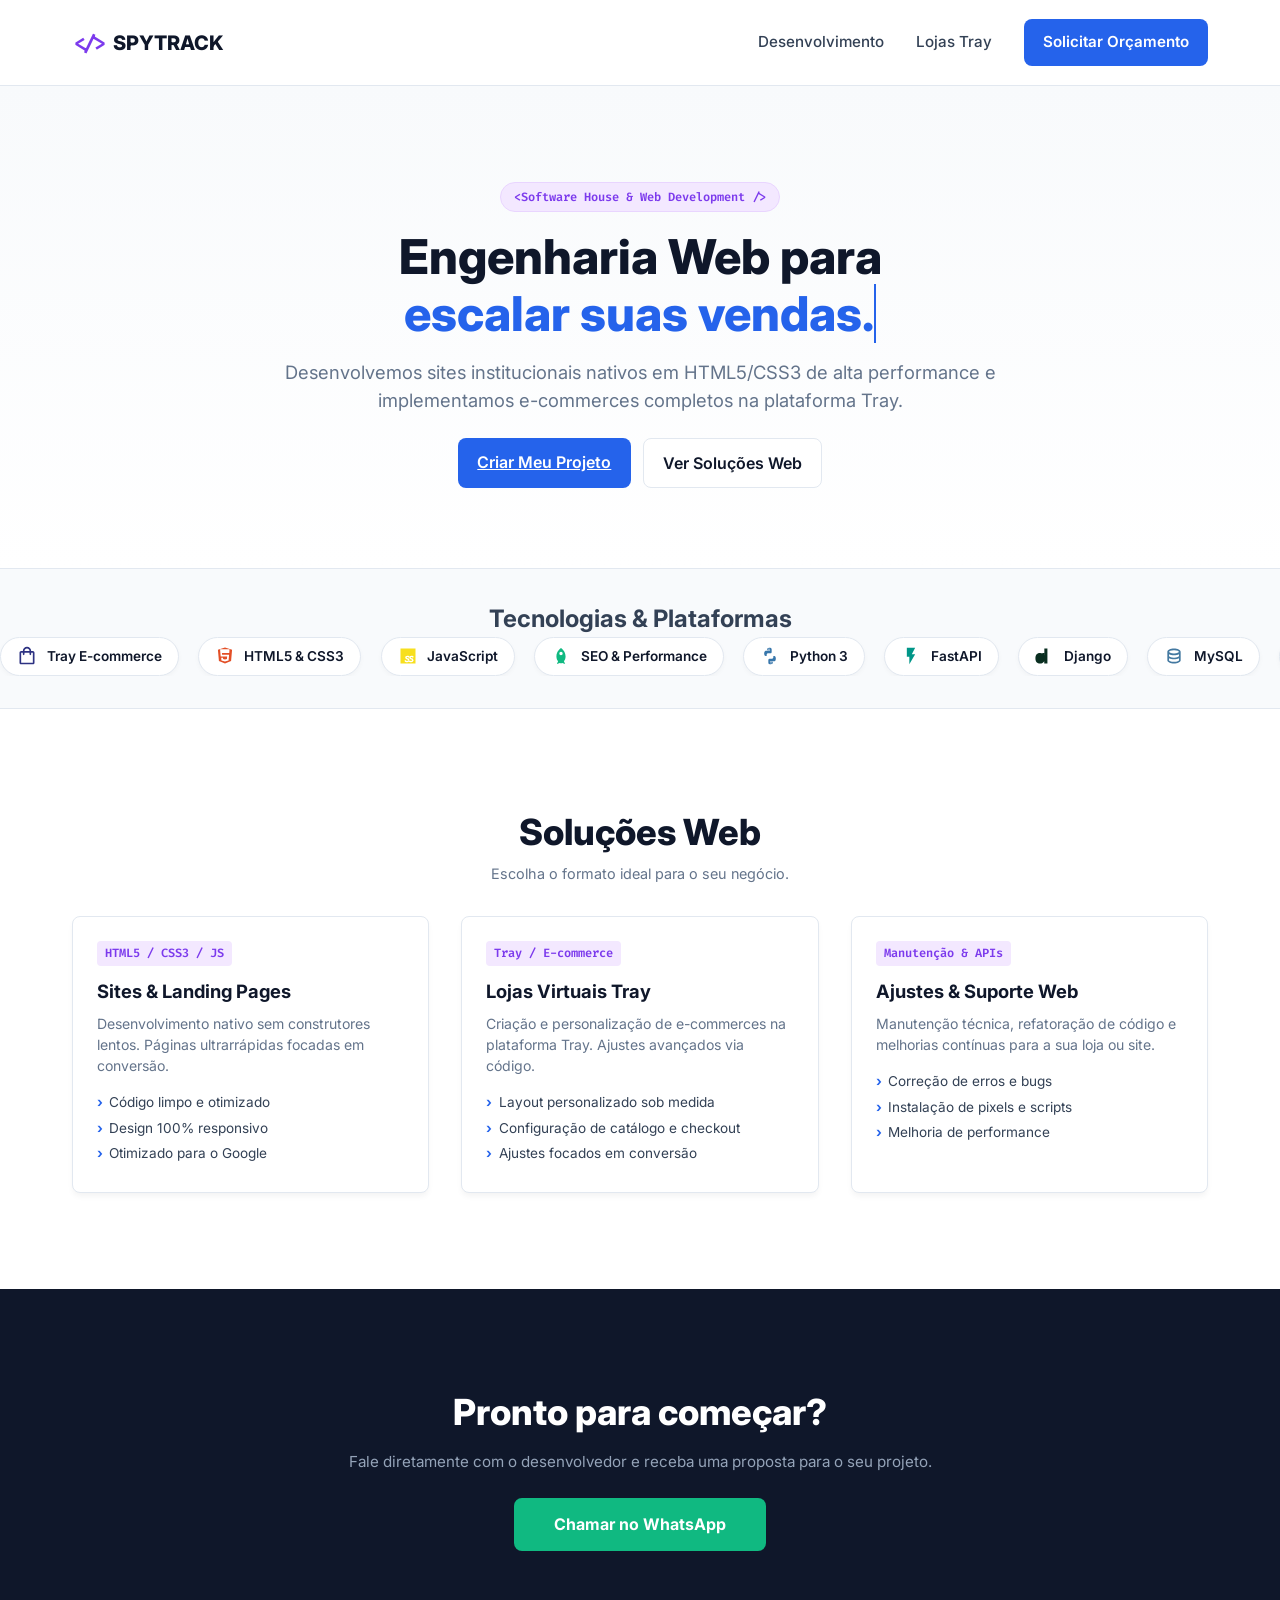
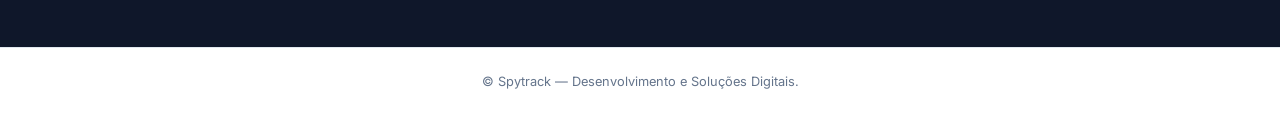
==== index.html @ e0a34770 "minor" ====
<!DOCTYPE html>
<html lang="pt-BR">
<head>
  <!-- META TAGS BÁSICAS -->
  <meta charset="UTF-8">
  <meta name="viewport" content="width=device-width, initial-scale=1.0">
  <title>Spytrack | Desenvolvimento Web & Lojas Tray Otimizadas</title>
  <meta name="description" content="Criação de sites nativos de alta performance em HTML5/CSS3 e desenvolvimento de lojas virtuais personalizadas na plataforma Tray. Solicite seu orçamento!">
  <meta name="keywords" content="Spytrack, desenvolvimento web, e-commerce Tray, loja virtual Tray, sites responsivos, HTML5, CSS3, JavaScript, otimização de performance">
  <meta name="robots" content="index, follow">
  <meta name="author" content="Spytrack">
  <link rel="canonical" href="https://www.spytrack.com.br/">

  <!-- OPEN GRAPH (FACEBOOK, LINKEDIN, WHATSAPP) -->
  <meta property="og:type" content="website">
  <meta property="og:url" content="https://www.spytrack.com.br/">
  <meta property="og:title" content="Spytrack | Desenvolvimento Web & Lojas Tray">
  <meta property="og:description" content="Engenharia web de alta performance e implementação de e-commerces completos na plataforma Tray.">
  <meta property="og:image" content="https://www.spytrack.com.br/assets/og-image.jpg">
  <meta property="og:locale" content="pt_BR">
  <meta property="og:site_name" content="Spytrack">

  <!-- TWITTER CARDS -->
  <meta name="twitter:card" content="summary_large_image">
  <meta name="twitter:url" content="https://www.spytrack.com.br/">
  <meta name="twitter:title" content="Spytrack | Desenvolvimento Web & Lojas Tray">
  <meta name="twitter:description" content="Engenharia web de alta performance e implementação de e-commerces completos na plataforma Tray.">
  <meta name="twitter:image" content="https://www.spytrack.com.br/assets/og-image.jpg">

  <!-- FAVICON -->
  <link rel="icon" type="image/svg+xml" href="favicon.svg">

  <!-- PRECONNECT & FONTS -->
  <link rel="preconnect" href="https://fonts.googleapis.com">
  <link rel="preconnect" href="https://fonts.gstatic.com" crossorigin>
  <link href="https://fonts.googleapis.com/css2?family=Fira+Code:wght@400;600&family=Inter:wght@400;500;600;700;800&display=swap" rel="stylesheet">
  <link rel="stylesheet" href="style.css">

  <!-- DADOS ESTRUTURADOS (SCHEMA.ORG / JSON-LD) -->
  <script type="application/ld+json">
  {
    "@context": "https://schema.org",
    "@type": "ProfessionalService",
    "name": "Spytrack",
    "url": "https://www.spytrack.top",
    "logo": "https://www.spytrack.top/assets/logo.png",
    "description": "Desenvolvimento de sites profissionais de alta performance e personalização de lojas e-commerce na plataforma Tray.",
    "sameAs": [],
    "areaServed": "BR",
    "offers": [
      {
        "@type": "Offer",
        "itemOffered": {
          "@type": "Service",
          "name": "Desenvolvimento de Sites e Landing Pages"
        }
      },
      {
        "@type": "Offer",
        "itemOffered": {
          "@type": "Service",
          "name": "Criação e Ajustes de Lojas Virtuais Tray"
        }
      }
    ]
  }
  </script>
</head>
<body>

  <!-- HEADER -->
  <header id="header">
    <nav class="nav-container" aria-label="Navegação principal">
      <a href="#" class="logo" aria-label="Spytrack - Ir para a página inicial"><span class="code-tag" aria-hidden="true">&lt;/&gt;</span> SPYTRACK</a>
      <button class="menu-toggle" id="menuToggle" aria-label="Abrir menu de navegação" aria-expanded="false" aria-controls="navLinks">☰</button>
      
      <ul class="nav-links" id="navLinks">
        <li><a href="#servicos" class="nav-item">Desenvolvimento</a></li>
        <li><a href="#plataformas" class="nav-item">Lojas Tray</a></li>
        <li><a href="./formulario.html" class="btn-primary nav-item">Solicitar Orçamento</a></li>
      </ul>
    </nav>
  </header>

  <main>
    <!-- HERO -->
    <section class="hero" aria-labelledby="hero-heading">
      <div class="hero-container reveal">
        <span class="badge">&lt;Software House &amp; Web Development /&gt;</span>
        <h1 id="hero-heading">Engenharia Web para <br><span id="typewriter" class="typing-text"></span></h1>
        <p>Desenvolvemos sites institucionais nativos em HTML5/CSS3 de alta performance e implementamos e-commerces completos na plataforma Tray.</p>
        <div class="hero-actions">
          <a href="./formulario.html" class="btn-primary">Criar Meu Projeto</a>
          <a href="#servicos" class="btn-secondary">Ver Soluções Web</a>
        </div>
      </div>
    </section>

    <!-- CARROSSEL CONTINUO (TICKER) COM ÍCONES COLORIDOS -->
    <section class="tech-stack" aria-label="Tecnologias e Plataformas Utilizadas">
      <h2>Tecnologias &amp; Plataformas</h2>
      <div class="ticker-container">
        <div class="ticker-track">
          
          <!-- PRIMEIRO BLOCO DE TAGS -->
          <span class="tech-pill tray">
            <svg viewBox="0 0 24 24" fill="#2D3282" role="img" aria-label="Ícone Tray E-commerce"><path d="M19 6h-2c0-2.76-2.24-5-5-5S7 3.24 7 6H5c-1.1 0-2 .9-2 2v12c0 1.1.9 2 2 2h14c1.1 0 2-.9 2-2V8c0-1.1-.9-2-2-2zm-7-3c1.66 0 3 1.34 3 3H9c0-1.66 1.34-3 3-3zm7 17H5V8h2v2c0 .55.45 1 1 1s1-.45 1-1V8h6v2c0 .55.45 1 1 1s1-.45 1-1V8h2v12z"/></svg>
            Tray E-commerce
          </span>

          <span class="tech-pill html-css">
            <svg viewBox="0 0 24 24" fill="#E34F26" role="img" aria-label="Ícone HTML5 e CSS3"><path d="M12 1.75L3.5 4.5l1.2 13.5L12 21l7.3-3 1.2-13.5L12 1.75zm5.1 6.5h-8.8l.2 2.2h8.4l-.6 6.8-4.3 1.3-4.3-1.3-.3-3.1h2.2l.1 1.4 2.3.7 2.3-.7.3-3H6.8L6.1 4h11.3l-.3 4.25z"/></svg>
            HTML5 &amp; CSS3
          </span>

          <span class="tech-pill js">
            <svg viewBox="0 0 24 24" fill="#F7DF1E" role="img" aria-label="Ícone JavaScript"><path d="M3 3h18v18H3V3zm10.5 13.5c0-.8-.5-1.3-1.5-1.7l-.6-.2c-.6-.2-.9-.4-.9-.8 0-.4.3-.6.9-.6.7 0 1.2.3 1.5.8l1.3-.9c-.6-.9-1.5-1.4-2.8-1.4-1.7 0-2.7.9-2.7 2.2 0 1 .6 1.6 1.8 2.1l.6.2c.7.3.9.5.9.9 0 .5-.4.8-1.1.8-.9 0-1.5-.5-1.9-1.2l-1.3.9c.6 1.2 1.8 1.8 3.2 1.8 1.9.1 3-.9 3-2.5zm4.8 0c0-.8-.5-1.3-1.5-1.7l-.6-.2c-.6-.2-.9-.4-.9-.8 0-.4.3-.6.9-.6.7 0 1.2.3 1.5.8l1.3-.9c-.6-.9-1.5-1.4-2.8-1.4-1.7 0-2.7.9-2.7 2.2 0 1 .6 1.6 1.8 2.1l.6.2c.7.3.9.5.9.9 0 .5-.4.8-1.1.8-.9 0-1.5-.5-1.9-1.2l-1.3.9c.6 1.2 1.8 1.8 3.2 1.8 1.9.1 3-.9 3-2.5z"/></svg>
            JavaScript
          </span>

          <span class="tech-pill seo">
            <svg viewBox="0 0 24 24" fill="#10B981" role="img" aria-label="Ícone SEO"><path d="M12 2.5s-5.5 3.5-5.5 10c0 2.25.75 4.25 2 5.75L7 21.5l3.5-1c.5.15 1 .25 1.5.25s1-.1 1.5-.25l3.5 1-1.5-3.25c1.25-1.5 2-3.5 2-5.75 0-6.5-5.5-10-5.5-10zm0 8.5c-1.1 0-2-.9-2-2s.9-2 2-2 2 .9 2 2-.9 2-2 2z"/></svg>
            SEO &amp; Performance
          </span>

          <span class="tech-pill python">
            <svg viewBox="0 0 24 24" fill="#3776AB" role="img" aria-label="Ícone Python"><path d="M12 2c-3.5 0-3.3 1.5-3.3 1.5v1.6h3.4v.5H7.2S5 5.4 5 8.8s1.9 3.3 1.9 3.3h1.1v-1.6c0-1.8 1.6-1.8 1.6-1.8h2.8c1.6 0 1.6-1.6 1.6-1.6V4.1S14.2 2 12 2zm-1.2 1.1c.4 0 .7.3.7.7s-.3.7-.7.7-.7-.3-.7-.7.3-.7.7-.7zM12 22c3.5 0 3.3-1.5 3.3-1.5v-1.6h-3.4v-.5h4.9s2.2.2 2.2-3.2-1.9-3.3-1.9-3.3h-1.1v1.6c0 1.8-1.6 1.8-1.6 1.8h-2.8c-1.6 0-1.6 1.6-1.6 1.6v2.8s-.2 2.1 2 2.1zm1.2-1.1c-.4 0-.7-.3-.7-.7s.3-.7.7-.7.7.3.7.7-.3.7-.7.7z"/></svg>
            Python 3
          </span>

          <span class="tech-pill fastapi">
            <svg viewBox="0 0 24 24" fill="#009688" role="img" aria-label="Ícone FastAPI"><path d="M7 2v11h3v9l7-12h-4l4-8z"/></svg>
            FastAPI
          </span>

          <span class="tech-pill django">
            <svg viewBox="0 0 24 24" fill="#092E20" role="img" aria-label="Ícone Django"><path d="M11.1 3v12.2c-1.2.1-2.1-.2-2.7-.8-.6-.6-.9-1.5-.9-2.7 0-1.2.3-2.1.9-2.7.6-.6 1.5-.9 2.7-.9V3zm3.8 0v18h-3.8v-2.8c-.6.9-1.3 1.6-2.1 2.1-.8.5-1.8.8-2.9.8-1.8 0-3.2-.6-4.2-1.7C1 18.3.5 16.7.5 14.7c0-2 .5-3.6 1.5-4.7 1-1.1 2.4-1.7 4.2-1.7 1.1 0 2.1.3 2.9.8.8.5 1.5 1.2 2.1 2.1V3h3.8z"/></svg>
            Django
          </span>

          <span class="tech-pill mysql">
            <svg viewBox="0 0 24 24" fill="#4479A1" role="img" aria-label="Ícone MySQL"><path d="M12 3C7.58 3 4 4.79 4 7v10c0 2.21 3.58 4 8 4s8-1.79 8-4V7c0-2.21-3.58-4-8-4zm0 2c3.87 0 6 1.3 6 2s-2.13 2-6 2-6-1.3-6-2 2.13-2 6-2zm0 14c-3.87 0-6-1.3-6-2v-2.21c1.54.8 3.67 1.21 6 1.21s4.46-.41 6-1.21V17c0 .7-2.13 2-6 2zm0-5c-3.87 0-6-1.3-6-2v-2.21c1.54.8 3.67 1.21 6 1.21s4.46-.41 6-1.21V12c0 .7-2.13 2-6 2z"/></svg>
            MySQL
          </span>

          <span class="tech-pill postgres">
            <svg viewBox="0 0 24 24" fill="#4169E1" role="img" aria-label="Ícone PostgreSQL"><path d="M12 2C6.48 2 2 6.48 2 12s4.48 10 10 10 10-4.48 10-10S17.52 2 12 2zm1 15h-2v-6h2v6zm0-8h-2V7h2v2z"/></svg>
            PostgreSQL
          </span>

          <!-- SEGUNDO BLOCO DUPLICADO PARA O EFEITO INFINITO -->
          <span class="tech-pill tray" aria-hidden="true">
            <svg viewBox="0 0 24 24" fill="#2D3282"><path d="M19 6h-2c0-2.76-2.24-5-5-5S7 3.24 7 6H5c-1.1 0-2 .9-2 2v12c0 1.1.9 2 2 2h14c1.1 0 2-.9 2-2V8c0-1.1-.9-2-2-2zm-7-3c1.66 0 3 1.34 3 3H9c0-1.66 1.34-3 3-3zm7 17H5V8h2v2c0 .55.45 1 1 1s1-.45 1-1V8h6v2c0 .55.45 1 1 1s1-.45 1-1V8h2v12z"/></svg>
            Tray E-commerce
          </span>

          <span class="tech-pill html-css" aria-hidden="true">
            <svg viewBox="0 0 24 24" fill="#E34F26"><path d="M12 1.75L3.5 4.5l1.2 13.5L12 21l7.3-3 1.2-13.5L12 1.75zm5.1 6.5h-8.8l.2 2.2h8.4l-.6 6.8-4.3 1.3-4.3-1.3-.3-3.1h2.2l.1 1.4 2.3.7 2.3-.7.3-3H6.8L6.1 4h11.3l-.3 4.25z"/></svg>
            HTML5 &amp; CSS3
          </span>

          <span class="tech-pill js" aria-hidden="true">
            <svg viewBox="0 0 24 24" fill="#F7DF1E"><path d="M3 3h18v18H3V3zm10.5 13.5c0-.8-.5-1.3-1.5-1.7l-.6-.2c-.6-.2-.9-.4-.9-.8 0-.4.3-.6.9-.6.7 0 1.2.3 1.5.8l1.3-.9c-.6-.9-1.5-1.4-2.8-1.4-1.7 0-2.7.9-2.7 2.2 0 1 .6 1.6 1.8 2.1l.6.2c.7.3.9.5.9.9 0 .5-.4.8-1.1.8-.9 0-1.5-.5-1.9-1.2l-1.3.9c.6 1.2 1.8 1.8 3.2 1.8 1.9.1 3-.9 3-2.5zm4.8 0c0-.8-.5-1.3-1.5-1.7l-.6-.2c-.6-.2-.9-.4-.9-.8 0-.4.3-.6.9-.6.7 0 1.2.3 1.5.8l1.3-.9c-.6-.9-1.5-1.4-2.8-1.4-1.7 0-2.7.9-2.7 2.2 0 1 .6 1.6 1.8 2.1l.6.2c.7.3.9.5.9.9 0 .5-.4.8-1.1.8-.9 0-1.5-.5-1.9-1.2l-1.3.9c.6 1.2 1.8 1.8 3.2 1.8 1.9.1 3-.9 3-2.5z"/></svg>
            JavaScript
          </span>

          <span class="tech-pill seo" aria-hidden="true">
            <svg viewBox="0 0 24 24" fill="#10B981"><path d="M12 2.5s-5.5 3.5-5.5 10c0 2.25.75 4.25 2 5.75L7 21.5l3.5-1c.5.15 1 .25 1.5.25s1-.1 1.5-.25l3.5 1-1.5-3.25c1.25-1.5 2-3.5 2-5.75 0-6.5-5.5-10-5.5-10zm0 8.5c-1.1 0-2-.9-2-2s.9-2 2-2 2 .9 2 2-.9 2-2 2z"/></svg>
            SEO &amp; Performance
          </span>

          <span class="tech-pill python" aria-hidden="true">
            <svg viewBox="0 0 24 24" fill="#3776AB"><path d="M12 2c-3.5 0-3.3 1.5-3.3 1.5v1.6h3.4v.5H7.2S5 5.4 5 8.8s1.9 3.3 1.9 3.3h1.1v-1.6c0-1.8 1.6-1.8 1.6-1.8h2.8c1.6 0 1.6-1.6 1.6-1.6V4.1S14.2 2 12 2zm-1.2 1.1c.4 0 .7.3.7.7s-.3.7-.7.7-.7-.3-.7-.7.3-.7.7-.7zM12 22c3.5 0 3.3-1.5 3.3-1.5v-1.6h-3.4v-.5h4.9s2.2.2 2.2-3.2-1.9-3.3-1.9-3.3h-1.1v1.6c0 1.8-1.6 1.8-1.6 1.8h-2.8c-1.6 0-1.6 1.6-1.6 1.6v2.8s-.2 2.1 2 2.1zm1.2-1.1c-.4 0-.7-.3-.7-.7s.3-.7.7-.7.7.3.7.7-.3.7-.7.7z"/></svg>
            Python 3
          </span>

          <span class="tech-pill fastapi" aria-hidden="true">
            <svg viewBox="0 0 24 24" fill="#009688"><path d="M7 2v11h3v9l7-12h-4l4-8z"/></svg>
            FastAPI
          </span>

          <span class="tech-pill django" aria-hidden="true">
            <svg viewBox="0 0 24 24" fill="#092E20"><path d="M11.1 3v12.2c-1.2.1-2.1-.2-2.7-.8-.6-.6-.9-1.5-.9-2.7 0-1.2.3-2.1.9-2.7.6-.6 1.5-.9 2.7-.9V3zm3.8 0v18h-3.8v-2.8c-.6.9-1.3 1.6-2.1 2.1-.8.5-1.8.8-2.9.8-1.8 0-3.2-.6-4.2-1.7C1 18.3.5 16.7.5 14.7c0-2 .5-3.6 1.5-4.7 1-1.1 2.4-1.7 4.2-1.7 1.1 0 2.1.3 2.9.8.8.5 1.5 1.2 2.1 2.1V3h3.8z"/></svg>
            Django
          </span>

          <span class="tech-pill mysql" aria-hidden="true">
            <svg viewBox="0 0 24 24" fill="#4479A1"><path d="M12 3C7.58 3 4 4.79 4 7v10c0 2.21 3.58 4 8 4s8-1.79 8-4V7c0-2.21-3.58-4-8-4zm0 2c3.87 0 6 1.3 6 2s-2.13 2-6 2-6-1.3-6-2 2.13-2 6-2zm0 14c-3.87 0-6-1.3-6-2v-2.21c1.54.8 3.67 1.21 6 1.21s4.46-.41 6-1.21V17c0 .7-2.13 2-6 2zm0-5c-3.87 0-6-1.3-6-2v-2.21c1.54.8 3.67 1.21 6 1.21s4.46-.41 6-1.21V12c0 .7-2.13 2-6 2z"/></svg>
            MySQL
          </span>

          <span class="tech-pill postgres" aria-hidden="true">
            <svg viewBox="0 0 24 24" fill="#4169E1"><path d="M12 2C6.48 2 2 6.48 2 12s4.48 10 10 10 10-4.48 10-10S17.52 2 12 2zm1 15h-2v-6h2v6zm0-8h-2V7h2v2z"/></svg>
            PostgreSQL
          </span>

        </div>
      </div>
    </section>

    <!-- SERVIÇOS -->
    <section class="services" id="servicos" aria-labelledby="services-heading">
      <div class="section-title reveal">
        <h2 id="services-heading">Soluções Web</h2>
        <p>Escolha o formato ideal para o seu negócio.</p>
      </div>

      <div class="grid-cards">
        <article class="card reveal">
          <div class="card-tag">HTML5 / CSS3 / JS</div>
          <h3>Sites &amp; Landing Pages</h3>
          <p>Desenvolvimento nativo sem construtores lentos. Páginas ultrarrápidas focadas em conversão.</p>
          <ul class="card-list">
            <li>Código limpo e otimizado</li>
            <li>Design 100% responsivo</li>
            <li>Otimizado para o Google</li>
          </ul>
        </article>

        <article class="card reveal" id="plataformas">
          <div class="card-tag">Tray / E-commerce</div>
          <h3>Lojas Virtuais Tray</h3>
          <p>Criação e personalização de e-commerces na plataforma Tray. Ajustes avançados via código.</p>
          <ul class="card-list">
            <li>Layout personalizado sob medida</li>
            <li>Configuração de catálogo e checkout</li>
            <li>Ajustes focados em conversão</li>
          </ul>
        </article>

        <article class="card reveal">
          <div class="card-tag">Manutenção &amp; APIs</div>
          <h3>Ajustes &amp; Suporte Web</h3>
          <p>Manutenção técnica, refatoração de código e melhorias contínuas para a sua loja ou site.</p>
          <ul class="card-list">
            <li>Correção de erros e bugs</li>
            <li>Instalação de pixels e scripts</li>
            <li>Melhoria de performance</li>
          </ul>
        </article>
      </div>
    </section>

    <!-- CTA FINAL -->
    <section class="cta-section" id="orcamento" aria-labelledby="cta-heading">
      <div class="cta-container reveal">
        <h2 id="cta-heading">Pronto para começar?</h2>
        <p>Fale diretamente com o desenvolvedor e receba uma proposta para o seu projeto.</p>
        <a href="https://wa.me/+5516992603053" class="btn-green" target="_blank" rel="noopener noreferrer">Chamar no WhatsApp</a>
      </div>
    </section>
  </main>

  <footer>
    <p>© Spytrack — Desenvolvimento e Soluções Digitais.</p>
  </footer>

  <script src="script.js" defer></script>
</body>
</html>
---- style.css ----
:root {
  --primary: #0F172A;
  --accent: #2563EB;
  --accent-hover: #1D4ED8;
  --cta-green: #10B981;
  --code-purple: #7C3AED;
  --text-main: #334155;
  --text-muted: #64748B;
  --bg-light: #F8FAFC;
  --bg-white: #FFFFFF;
  --border: #E2E8F0;
  --radius: 8px;
  --shadow: 0 4px 6px -1px rgba(0, 0, 0, 0.05);
}

* {
  box-sizing: border-box;
  margin: 0;
  padding: 0;
  font-family: 'Inter', sans-serif;
}

html {
  scroll-behavior: smooth;
}

body {
  background-color: var(--bg-white);
  color: var(--text-main);
  line-height: 1.5;
  overflow-x: hidden;
}

header {
  background: rgba(255, 255, 255, 0.95);
  backdrop-filter: blur(8px);
  border-bottom: 1px solid var(--border);
  position: sticky;
  top: 0;
  z-index: 100;
  transition: box-shadow 0.3s ease;
}

header.scrolled {
  box-shadow: 0 4px 20px rgba(0, 0, 0, 0.08);
}

.nav-container {
  padding: 1rem;
  display: flex;
  justify-content: space-between;
  align-items: center;
  max-width: 1200px;
  margin: 0 auto;
}

.logo {
  font-size: 1.25rem;
  font-weight: 800;
  color: var(--primary);
  text-decoration: none;
  display: flex;
  align-items: center;
  gap: 0.3rem;
}

.logo span.code-tag {
  color: var(--code-purple);
  font-family: 'Fira Code', monospace;
}

.menu-toggle {
  background: none;
  border: none;
  font-size: 1.5rem;
  cursor: pointer;
  color: var(--primary);
}

.nav-links {
  display: none;
  flex-direction: column;
  gap: 1rem;
  width: 100%;
  padding: 1rem;
  background: var(--bg-white);
  border-bottom: 1px solid var(--border);
  list-style: none;
}

.nav-links.active {
  display: flex;
  animation: fadeIn 0.3s ease forwards;
}

.nav-links a {
  text-decoration: none;
  color: var(--text-main);
  font-weight: 500;
  font-size: 0.95rem;
  display: block;
  transition: color 0.2s ease;
}

.nav-links a:hover {
  color: var(--accent);
}

.btn-primary {
  background-color: var(--accent);
  color: #FFF !important;
  padding: 0.75rem 1.2rem;
  border-radius: var(--radius);
  font-weight: 600 !important;
  text-align: center;
  transition: background-color 0.2s ease, transform 0.2s ease;
}

.btn-primary:hover {
  background-color: var(--accent-hover);
  transform: translateY(-2px);
}

.hero {
  padding: 3rem 1rem 2.5rem;
  background: linear-gradient(180deg, #F8FAFC 0%, #FFFFFF 100%);
  text-align: center;
}

.hero-container {
  max-width: 800px;
  margin: 0 auto;
}

.badge {
  display: inline-block;
  background-color: #F3E8FF;
  color: var(--code-purple);
  padding: 0.3rem 0.8rem;
  border-radius: 50px;
  font-size: 0.75rem;
  font-weight: 600;
  margin-bottom: 1rem;
  border: 1px solid #E9D5FF;
  font-family: 'Fira Code', monospace;
}

.hero h1 {
  font-size: 1.85rem;
  font-weight: 800;
  color: var(--primary);
  line-height: 1.2;
  margin-bottom: 1rem;
}

.hero h1 span {
  color: var(--accent);
}

.typing-text {
  border-right: 2px solid var(--accent);
  white-space: nowrap;
  animation: blink 0.75s step-end infinite;
}

.hero p {
  font-size: 0.95rem;
  color: var(--text-muted);
  margin-bottom: 1.5rem;
}

.hero-actions {
  display: flex;
  flex-direction: column;
  gap: 0.75rem;
}

.btn-secondary {
  background-color: #FFF;
  color: var(--primary);
  border: 1px solid var(--border);
  padding: 0.75rem 1.2rem;
  border-radius: var(--radius);
  font-weight: 600;
  text-decoration: none;
  text-align: center;
  transition: background-color 0.2s ease, transform 0.2s ease;
}

.btn-secondary:hover {
  background-color: var(--bg-light);
  transform: translateY(-2px);
}

/* CARROSSEL INFINITO */
.tech-stack {
  padding: 2rem 0;
  background: var(--bg-light);
  border-top: 1px solid var(--border);
  border-bottom: 1px solid var(--border);
  text-align: center;
  overflow: hidden;
}

.tech-stack p {
  font-size: 0.75rem;
  font-weight: 700;
  color: var(--text-muted);
  text-transform: uppercase;
  letter-spacing: 0.5px;
  margin-bottom: 1.2rem;
}

.ticker-container {
  width: 100%;
  overflow: hidden;
  white-space: nowrap;
  position: relative;
}

.ticker-track {
  display: inline-flex;
  gap: 1.2rem;
  animation: scroll 25s linear infinite;
}

.ticker-container:hover .ticker-track {
  animation-play-state: paused;
}

@keyframes scroll {
  0% {
    transform: translateX(0);
  }
  100% {
    transform: translateX(-50%);
  }
}

/* TAGS COM CORES OFICIAIS */
.tech-pill {
  background: #FFFFFF;
  border: 1px solid var(--border);
  padding: 0.5rem 1rem;
  border-radius: 50px;
  font-weight: 600;
  font-size: 0.85rem;
  color: var(--primary);
  display: inline-flex;
  align-items: center;
  gap: 0.6rem;
  box-shadow: 0 2px 5px rgba(0, 0, 0, 0.03);
  flex-shrink: 0;
  transition: transform 0.2s ease, box-shadow 0.2s ease;
}

.tech-pill:hover {
  transform: translateY(-2px);
  box-shadow: 0 4px 12px rgba(0, 0, 0, 0.08);
}

.tech-pill svg {
  width: 20px;
  height: 20px;
  flex-shrink: 0;
}

.tech-pill.tray:hover { border-color: #2D3282; }
.tech-pill.html-css:hover { border-color: #E34F26; }
.tech-pill.js:hover { border-color: #F7DF1E; }
.tech-pill.seo:hover { border-color: #10B981; }
.tech-pill.python:hover { border-color: #3776AB; }
.tech-pill.fastapi:hover { border-color: #009688; }
.tech-pill.django:hover { border-color: #092E20; }
.tech-pill.mysql:hover { border-color: #4479A1; }
.tech-pill.postgres:hover { border-color: #4169E1; }

/* SERVIÇOS */
.services {
  padding: 3rem 1rem;
  max-width: 1200px;
  margin: 0 auto;
}

.section-title {
  text-align: center;
  margin-bottom: 2rem;
}

.section-title h2 {
  font-size: 1.5rem;
  color: var(--primary);
  font-weight: 800;
}

.section-title p {
  color: var(--text-muted);
  margin-top: 0.25rem;
  font-size: 0.9rem;
}

.grid-cards {
  display: flex;
  flex-direction: column;
  gap: 1.25rem;
}

.card {
  background: var(--bg-white);
  border: 1px solid var(--border);
  border-radius: var(--radius);
  padding: 1.5rem;
  box-shadow: var(--shadow);
  transition: transform 0.3s ease, box-shadow 0.3s ease;
}

.card:hover {
  transform: translateY(-5px);
  box-shadow: 0 12px 20px -5px rgba(0, 0, 0, 0.08);
}

.card-tag {
  font-family: 'Fira Code', monospace;
  font-size: 0.75rem;
  font-weight: 600;
  color: var(--code-purple);
  background: #F3E8FF;
  width: fit-content;
  padding: 0.2rem 0.5rem;
  border-radius: 4px;
  margin-bottom: 0.75rem;
}

.card h3 {
  font-size: 1.15rem;
  color: var(--primary);
  margin-bottom: 0.5rem;
}

.card p {
  color: var(--text-muted);
  font-size: 0.88rem;
  margin-bottom: 1rem;
}

.card-list {
  list-style: none;
}

.card-list li {
  font-size: 0.85rem;
  color: var(--text-main);
  margin-bottom: 0.3rem;
  display: flex;
  align-items: center;
  gap: 0.4rem;
}

.card-list li::before {
  content: "›";
  color: var(--accent);
  font-weight: bold;
}

.cta-section {
  background-color: var(--primary);
  color: #FFF;
  padding: 3rem 1rem;
  text-align: center;
}

.cta-container {
  max-width: 600px;
  margin: 0 auto;
}

.cta-section h2 {
  font-size: 1.5rem;
  font-weight: 800;
  margin-bottom: 0.75rem;
}

.cta-section p {
  color: #94A3B8;
  font-size: 0.95rem;
  margin-bottom: 1.5rem;
}

.btn-green {
  background-color: var(--cta-green);
  color: #FFF;
  display: block;
  width: 100%;
  padding: 0.8rem;
  border-radius: var(--radius);
  font-weight: 700;
  text-decoration: none;
  text-align: center;
  transition: background-color 0.2s ease, transform 0.2s ease;
}

.btn-green:hover {
  background-color: #059669;
  transform: scale(1.02);
}

footer {
  border-top: 1px solid var(--border);
  padding: 1.5rem 1rem;
  text-align: center;
  color: var(--text-muted);
  font-size: 0.8rem;
}

.reveal {
  opacity: 0;
  transform: translateY(30px);
  transition: opacity 0.6s cubic-bezier(0.25, 1, 0.5, 1), transform 0.6s cubic-bezier(0.25, 1, 0.5, 1);
}

.reveal.active {
  opacity: 1;
  transform: translateY(0);
}

@keyframes fadeIn {
  from { opacity: 0; transform: translateY(-10px); }
  to { opacity: 1; transform: translateY(0); }
}

@keyframes blink {
  from, to { border-color: transparent; }
  50% { border-color: var(--accent); }
}

@media (min-width: 768px) {
  .menu-toggle {
    display: none;
  }

  .nav-container {
    padding: 1.2rem 2rem;
  }

  .nav-links {
    display: flex !important;
    flex-direction: row;
    width: auto;
    padding: 0;
    border: none;
    align-items: center;
    gap: 2rem;
    animation: none;
  }

  .hero {
    padding: 6rem 2rem 5rem;
  }

  .hero h1 {
    font-size: 3rem;
  }

  .hero p {
    font-size: 1.15rem;
  }

  .hero-actions {
    flex-direction: row;
    justify-content: center;
  }

  .grid-cards {
    display: grid;
    grid-template-columns: repeat(3, 1fr);
    gap: 2rem;
  }

  .services {
    padding: 6rem 2rem;
  }

  .section-title h2 {
    font-size: 2.25rem;
  }

  .cta-section {
    padding: 6rem 2rem;
  }

  .cta-section h2 {
    font-size: 2.25rem;
  }

  .btn-green {
    display: inline-block;
    width: auto;
    padding: 0.9rem 2.5rem;
  }
}
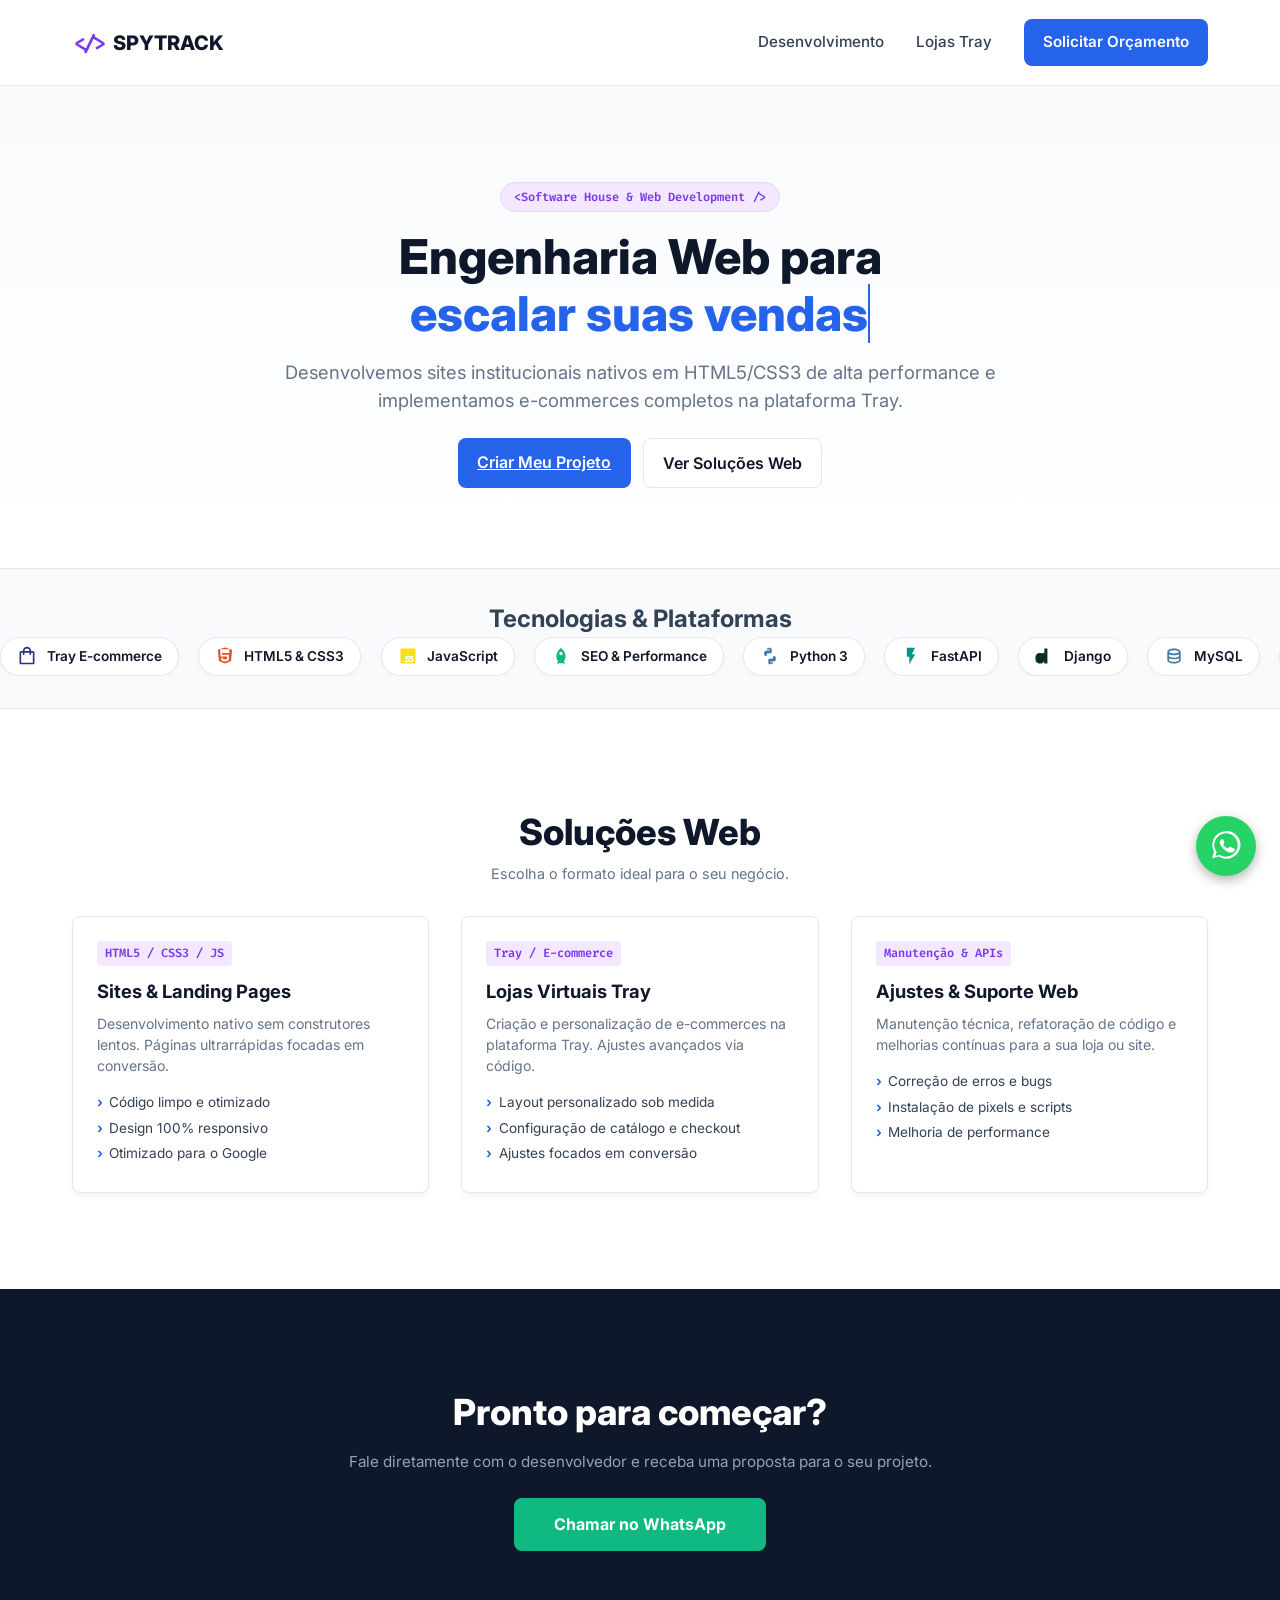
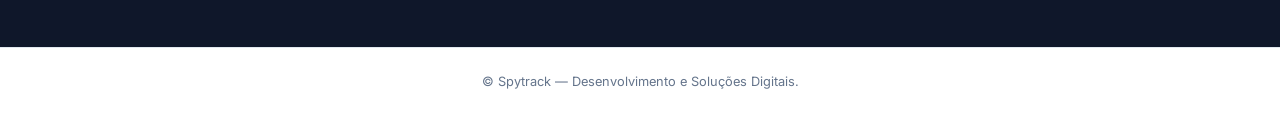
==== commit 397ad821: "whatsapp icon" ====
--- a/index.html
+++ b/index.html
@@ -250,6 +250,18 @@
       </div>
     </section>
   </main>
+  <!-- BOTÃO FLUTUANTE DO WHATSAPP -->
+<a 
+  href="https://wa.me/5516992603053?text=Ol%C3%A1!%20Gostaria%20de%20fazer%20um%20or%C3%A7amento." 
+  class="whatsapp-float" 
+  target="_blank" 
+  rel="noopener noreferrer"
+  aria-label="Falar pelo WhatsApp"
+>
+  <svg viewBox="0 0 32 32" class="whatsapp-icon">
+    <path fill="#FFFFFF" d="M16 2A13 13 0 0 0 4.7 21.3L3 27.5l6.4-1.7A13 13 0 1 0 16 2zm0 24a11 11 0 0 1-5.6-1.5l-.4-.2-3.8 1 1-3.7-.3-.4A11 11 0 1 1 16 26zm6-8.2c-.3-.2-1.9-.9-2.2-1s-.5-.2-.7.1-.8 1-.9 1.2-.3.3-.6.1a8.1 8.1 0 0 1-2.4-1.5 9 9 0 0 1-1.7-2.1c-.2-.3 0-.5.1-.6l.5-.6c.1-.2.2-.3.3-.5a.4.4 0 0 0 0-.4c0-.2-.7-1.7-1-2.3s-.5-.5-.7-.5h-.6a1.2 1.2 0 0 0-.9.4 3.7 3.7 0 0 0-1.1 2.7c0 1.6 1.2 3.1 1.3 3.3s2.4 3.7 5.9 5.2c.8.3 1.5.6 2 .7.8.3 1.6.2 2.2.1a3.6 3.6 0 0 0 2.4-1.7 3 3 0 0 0 .2-1.7c-.1-.1-.4-.2-.7-.3z"/>
+  </svg>
+</a>
 
   <footer>
     <p>© Spytrack — Desenvolvimento e Soluções Digitais.</p>
--- a/style.css
+++ b/style.css
@@ -497,4 +497,46 @@
     width: auto;
     padding: 0.9rem 2.5rem;
   }
+  /* Botão Flutuante do WhatsApp */
+.whatsapp-float {
+  position: fixed;
+  bottom: 24px;
+  right: 24px;
+  width: 60px;
+  height: 60px;
+  background-color: #25D366;
+  border-radius: 50%;
+  display: flex;
+  align-items: center;
+  justify-content: center;
+  box-shadow: 0 4px 12px rgba(0, 0, 0, 0.3);
+  z-index: 9999;
+  transition: transform 0.3s ease, box-shadow 0.3s ease, background-color 0.3s ease;
+}
+
+.whatsapp-float:hover {
+  transform: translateY(-4px) scale(1.05);
+  box-shadow: 0 6px 16px rgba(37, 211, 102, 0.4);
+  background-color: #20ba5a;
+}
+
+.whatsapp-icon {
+  width: 34px;
+  height: 34px;
+}
+
+/* Ajuste simples para telas menores */
+@media (max-width: 768px) {
+  .whatsapp-float {
+    bottom: 16px;
+    right: 16px;
+    width: 52px;
+    height: 52px;
+  }
+  
+  .whatsapp-icon {
+    width: 28px;
+    height: 28px;
+  }
+}
 }
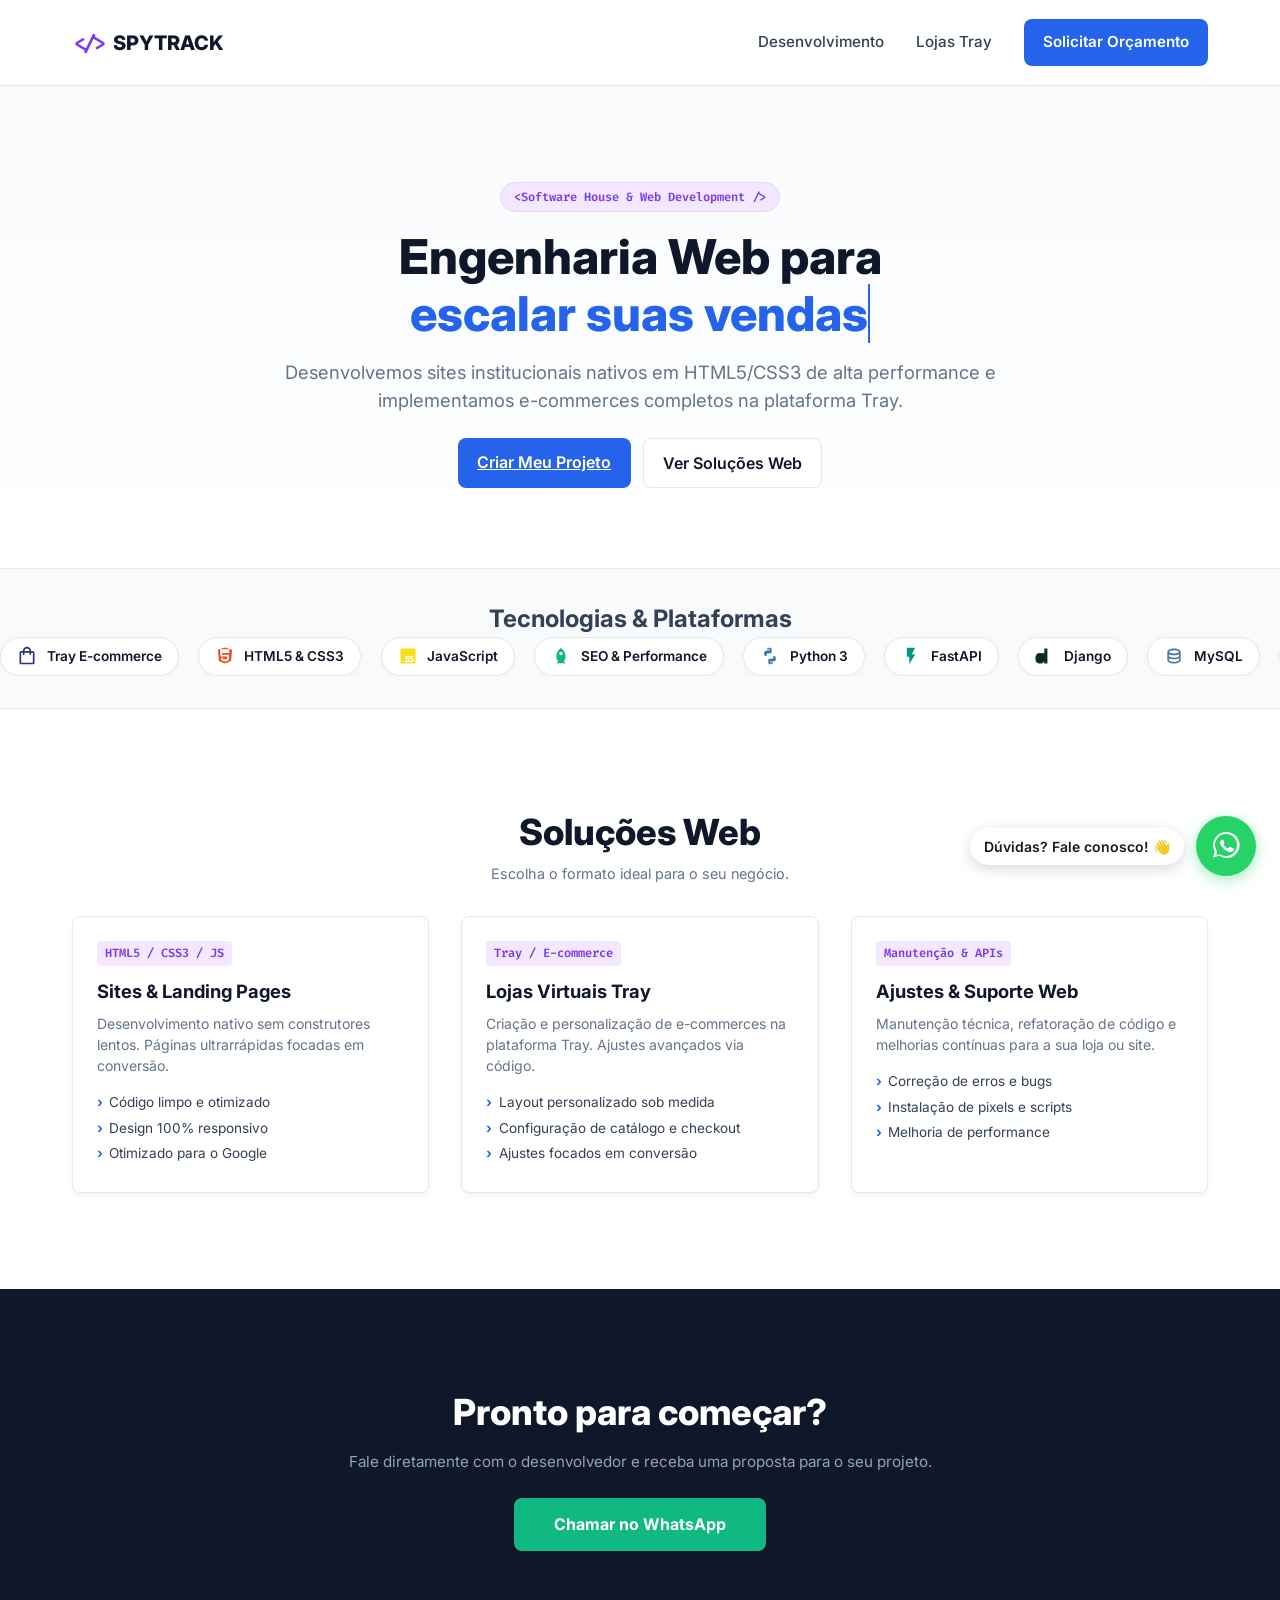
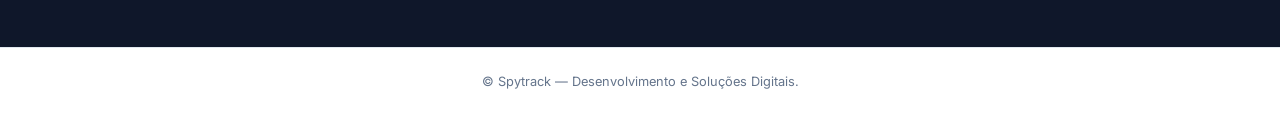
==== commit 49dea6b5: "minor" ====
--- a/index.html
+++ b/index.html
@@ -251,17 +251,21 @@
     </section>
   </main>
   <!-- BOTÃO FLUTUANTE DO WHATSAPP -->
-<a 
-  href="https://wa.me/5516992603053?text=Ol%C3%A1!%20Gostaria%20de%20fazer%20um%20or%C3%A7amento." 
-  class="whatsapp-float" 
-  target="_blank" 
-  rel="noopener noreferrer"
-  aria-label="Falar pelo WhatsApp"
->
-  <svg viewBox="0 0 32 32" class="whatsapp-icon">
-    <path fill="#FFFFFF" d="M16 2A13 13 0 0 0 4.7 21.3L3 27.5l6.4-1.7A13 13 0 1 0 16 2zm0 24a11 11 0 0 1-5.6-1.5l-.4-.2-3.8 1 1-3.7-.3-.4A11 11 0 1 1 16 26zm6-8.2c-.3-.2-1.9-.9-2.2-1s-.5-.2-.7.1-.8 1-.9 1.2-.3.3-.6.1a8.1 8.1 0 0 1-2.4-1.5 9 9 0 0 1-1.7-2.1c-.2-.3 0-.5.1-.6l.5-.6c.1-.2.2-.3.3-.5a.4.4 0 0 0 0-.4c0-.2-.7-1.7-1-2.3s-.5-.5-.7-.5h-.6a1.2 1.2 0 0 0-.9.4 3.7 3.7 0 0 0-1.1 2.7c0 1.6 1.2 3.1 1.3 3.3s2.4 3.7 5.9 5.2c.8.3 1.5.6 2 .7.8.3 1.6.2 2.2.1a3.6 3.6 0 0 0 2.4-1.7 3 3 0 0 0 .2-1.7c-.1-.1-.4-.2-.7-.3z"/>
-  </svg>
-</a>
+<!-- BOTÃO FLUTUANTE DO WHATSAPP COM TOOLTIP -->
+<div class="whatsapp-wrapper">
+  <span class="whatsapp-tooltip">Dúvidas? Fale conosco! 👋</span>
+  <a 
+    href="https://wa.me/5516992603053?text=Ol%C3%A1!%20Vim%20pelo%20site%20e%20gostaria%20de%20um%20or%C3%A7amento." 
+    class="whatsapp-float" 
+    target="_blank" 
+    rel="noopener noreferrer"
+    aria-label="Conversar no WhatsApp"
+  >
+    <svg viewBox="0 0 32 32" class="whatsapp-icon">
+      <path fill="#FFFFFF" d="M16 2A13 13 0 0 0 4.7 21.3L3 27.5l6.4-1.7A13 13 0 1 0 16 2zm0 24a11 11 0 0 1-5.6-1.5l-.4-.2-3.8 1 1-3.7-.3-.4A11 11 0 1 1 16 26zm6-8.2c-.3-.2-1.9-.9-2.2-1s-.5-.2-.7.1-.8 1-.9 1.2-.3.3-.6.1a8.1 8.1 0 0 1-2.4-1.5 9 9 0 0 1-1.7-2.1c-.2-.3 0-.5.1-.6l.5-.6c.1-.2.2-.3.3-.5a.4.4 0 0 0 0-.4c0-.2-.7-1.7-1-2.3s-.5-.5-.7-.5h-.6a1.2 1.2 0 0 0-.9.4 3.7 3.7 0 0 0-1.1 2.7c0 1.6 1.2 3.1 1.3 3.3s2.4 3.7 5.9 5.2c.8.3 1.5.6 2 .7.8.3 1.6.2 2.2.1a3.6 3.6 0 0 0 2.4-1.7 3 3 0 0 0 .2-1.7c-.1-.1-.4-.2-.7-.3z"/>
+    </svg>
+  </a>
+</div>
 
   <footer>
     <p>© Spytrack — Desenvolvimento e Soluções Digitais.</p>
--- a/style.css
+++ b/style.css
@@ -498,45 +498,97 @@
     padding: 0.9rem 2.5rem;
   }
   /* Botão Flutuante do WhatsApp */
-.whatsapp-float {
+/* CONTAINER FLUTUANTE */
+.whatsapp-wrapper {
   position: fixed;
   bottom: 24px;
   right: 24px;
+  z-index: 9999;
+  display: flex;
+  align-items: center;
+  gap: 12px;
+}
+
+/* BALÃO DE TEXTO DE CONVERSÃO */
+.whatsapp-tooltip {
+  background-color: #ffffff;
+  color: #1a1a1a;
+  padding: 8px 14px;
+  border-radius: 20px;
+  font-size: 0.875rem;
+  font-weight: 600;
+  box-shadow: 0 4px 14px rgba(0, 0, 0, 0.15);
+  pointer-events: none;
+  white-space: nowrap;
+  animation: pulseText 2s infinite ease-in-out;
+}
+
+/* BOTÃO DE WHATSAPP */
+.whatsapp-float {
   width: 60px;
   height: 60px;
-  background-color: #25D366;
+  background-color: #25d366;
   border-radius: 50%;
   display: flex;
   align-items: center;
   justify-content: center;
-  box-shadow: 0 4px 12px rgba(0, 0, 0, 0.3);
-  z-index: 9999;
-  transition: transform 0.3s ease, box-shadow 0.3s ease, background-color 0.3s ease;
+  box-shadow: 0 4px 14px rgba(37, 211, 102, 0.4);
+  transition: transform 0.3s ease, background-color 0.3s ease;
+  animation: pulseButton 2s infinite;
 }
 
 .whatsapp-float:hover {
-  transform: translateY(-4px) scale(1.05);
-  box-shadow: 0 6px 16px rgba(37, 211, 102, 0.4);
   background-color: #20ba5a;
+  transform: scale(1.1);
 }
 
 .whatsapp-icon {
-  width: 34px;
-  height: 34px;
-}
-
-/* Ajuste simples para telas menores */
+  width: 32px;
+  height: 32px;
+}
+
+/* ANIMAÇÕES DE ATENÇÃO */
+@keyframes pulseButton {
+  0% {
+    box-shadow: 0 0 0 0 rgba(37, 211, 102, 0.6);
+  }
+  70% {
+    box-shadow: 0 0 0 14px rgba(37, 211, 102, 0);
+  }
+  100% {
+    box-shadow: 0 0 0 0 rgba(37, 211, 102, 0);
+  }
+}
+
+@keyframes pulseText {
+  0%, 100% {
+    transform: translateY(0);
+  }
+  50% {
+    transform: translateY(-3px);
+  }
+}
+
+/* REGRAS RESPONSIVAS PARA MOBILE */
 @media (max-width: 768px) {
-  .whatsapp-float {
+  .whatsapp-wrapper {
     bottom: 16px;
     right: 16px;
+  }
+
+  .whatsapp-float {
     width: 52px;
     height: 52px;
   }
-  
+
   .whatsapp-icon {
     width: 28px;
     height: 28px;
   }
+
+  /* Oculta a mensagem no celular para não cobrir a tela do usuário */
+  .whatsapp-tooltip {
+    display: none;
+  }
 }
 }
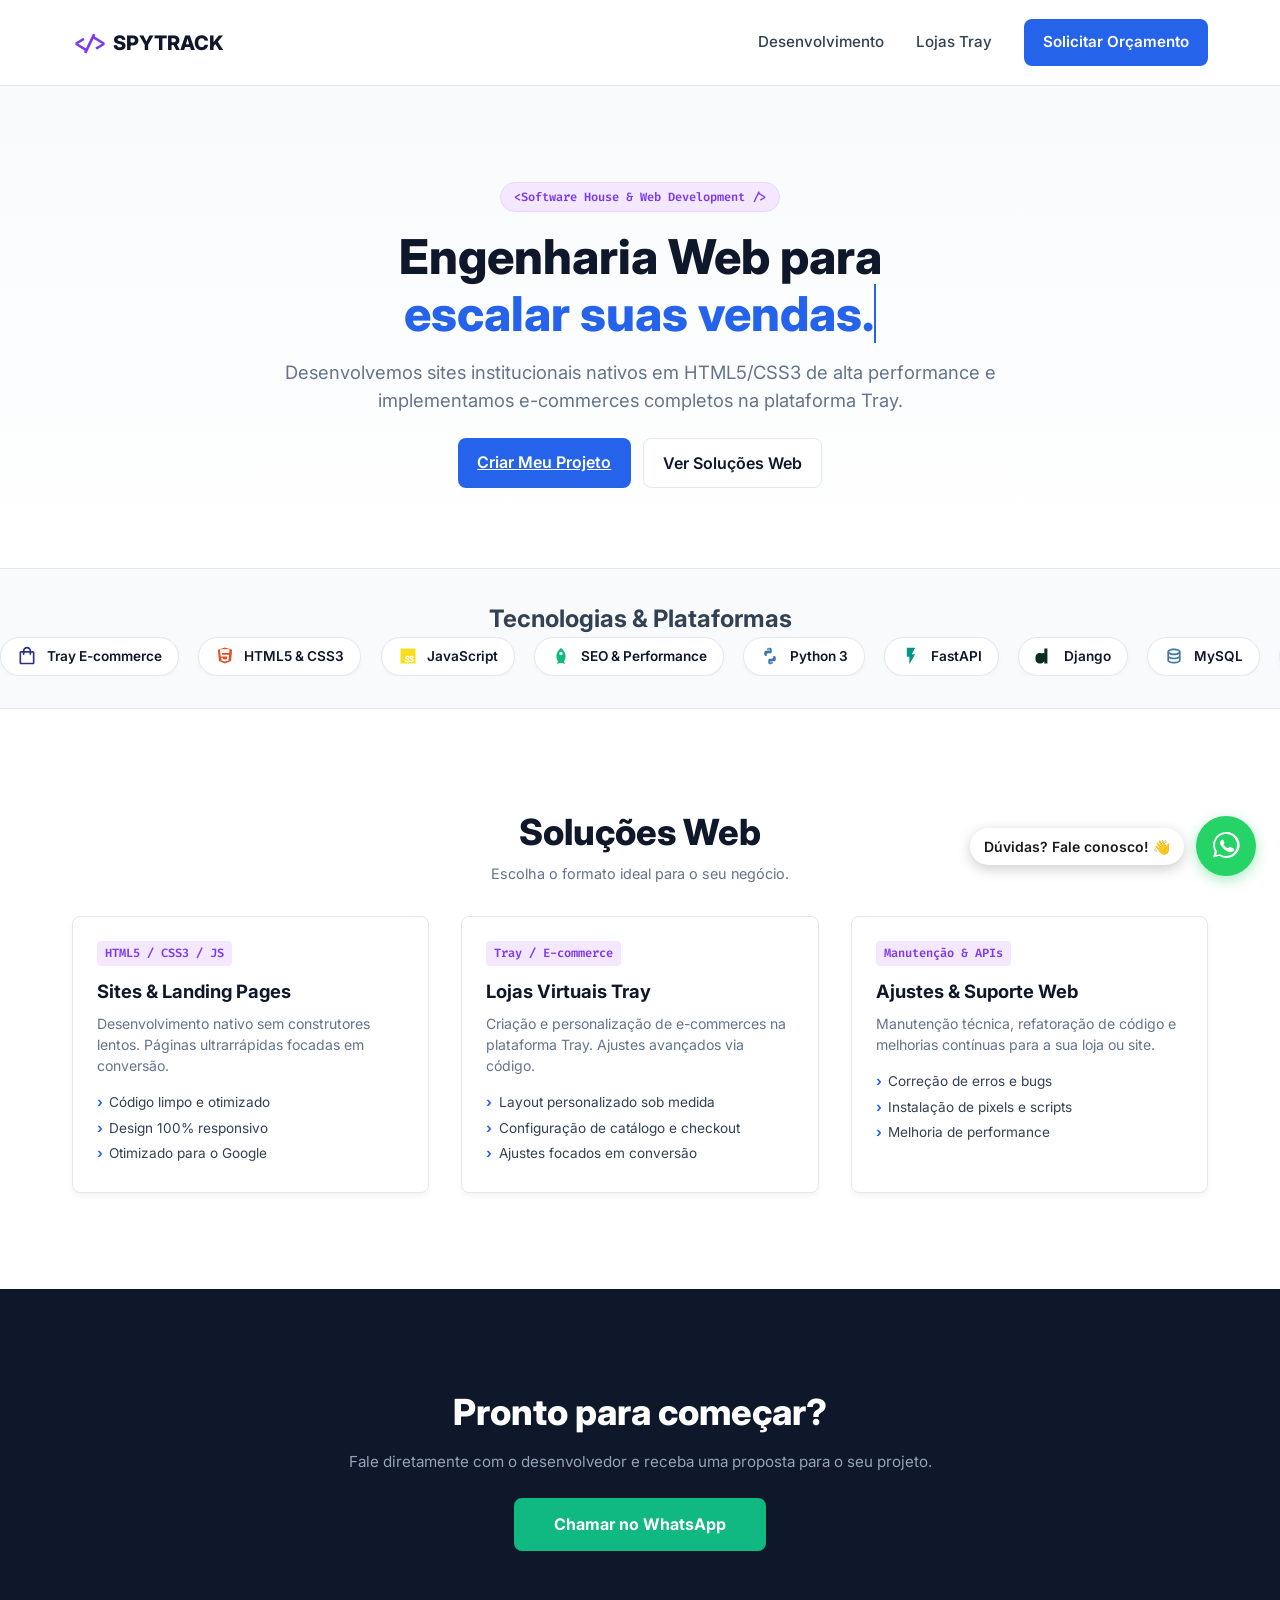
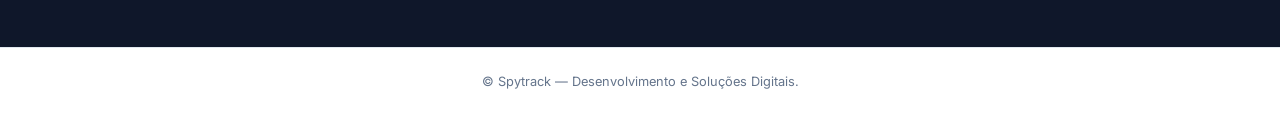
==== commit 8bd541a2: "minor" ====
--- a/index.html
+++ b/index.html
@@ -250,8 +250,7 @@
       </div>
     </section>
   </main>
-  <!-- BOTÃO FLUTUANTE DO WHATSAPP -->
-<!-- BOTÃO FLUTUANTE DO WHATSAPP COM TOOLTIP -->
+<!-- BOTÃO FLUTUANTE DO WHATSAPP (COLOCAR ANTES DO </body>) -->
 <div class="whatsapp-wrapper">
   <span class="whatsapp-tooltip">Dúvidas? Fale conosco! 👋</span>
   <a 
--- a/style.css
+++ b/style.css
@@ -523,31 +523,59 @@
   animation: pulseText 2s infinite ease-in-out;
 }
 
-/* BOTÃO DE WHATSAPP */
+/* CONTAINER FLUTUANTE */
+.whatsapp-wrapper {
+  position: fixed !important;
+  bottom: 24px !important;
+  right: 24px !important;
+  z-index: 99999 !important;
+  display: flex !important;
+  align-items: center !important;
+  gap: 12px !important;
+}
+
+/* BALÃO DE TEXTO */
+.whatsapp-tooltip {
+  background-color: #ffffff;
+  color: #1a1a1a;
+  padding: 8px 14px;
+  border-radius: 20px;
+  font-size: 0.875rem;
+  font-weight: 600;
+  box-shadow: 0 4px 14px rgba(0, 0, 0, 0.2);
+  pointer-events: none;
+  white-space: nowrap;
+  animation: pulseText 2s infinite ease-in-out;
+}
+
+/* BOTÃO REDONDO */
 .whatsapp-float {
-  width: 60px;
-  height: 60px;
-  background-color: #25d366;
-  border-radius: 50%;
-  display: flex;
-  align-items: center;
-  justify-content: center;
+  width: 60px !important;
+  height: 60px !important;
+  min-width: 60px !important;
+  background-color: #25d366 !important;
+  border-radius: 50% !important;
+  display: flex !important;
+  align-items: center !important;
+  justify-content: center !important;
   box-shadow: 0 4px 14px rgba(37, 211, 102, 0.4);
   transition: transform 0.3s ease, background-color 0.3s ease;
   animation: pulseButton 2s infinite;
+  text-decoration: none !important;
 }
 
 .whatsapp-float:hover {
-  background-color: #20ba5a;
-  transform: scale(1.1);
+  background-color: #20ba5a !important;
+  transform: scale(1.08);
 }
 
 .whatsapp-icon {
   width: 32px;
   height: 32px;
-}
-
-/* ANIMAÇÕES DE ATENÇÃO */
+  display: block;
+}
+
+/* ANIMAÇÕES */
 @keyframes pulseButton {
   0% {
     box-shadow: 0 0 0 0 rgba(37, 211, 102, 0.6);
@@ -569,16 +597,17 @@
   }
 }
 
-/* REGRAS RESPONSIVAS PARA MOBILE */
+/* AJUSTES MOBILE */
 @media (max-width: 768px) {
   .whatsapp-wrapper {
-    bottom: 16px;
-    right: 16px;
+    bottom: 16px !important;
+    right: 16px !important;
   }
 
   .whatsapp-float {
-    width: 52px;
-    height: 52px;
+    width: 52px !important;
+    height: 52px !important;
+    min-width: 52px !important;
   }
 
   .whatsapp-icon {
@@ -586,9 +615,9 @@
     height: 28px;
   }
 
-  /* Oculta a mensagem no celular para não cobrir a tela do usuário */
+  /* Oculta o texto em celulares para economizar espaço de tela */
   .whatsapp-tooltip {
-    display: none;
+    display: none !important;
   }
 }
 }
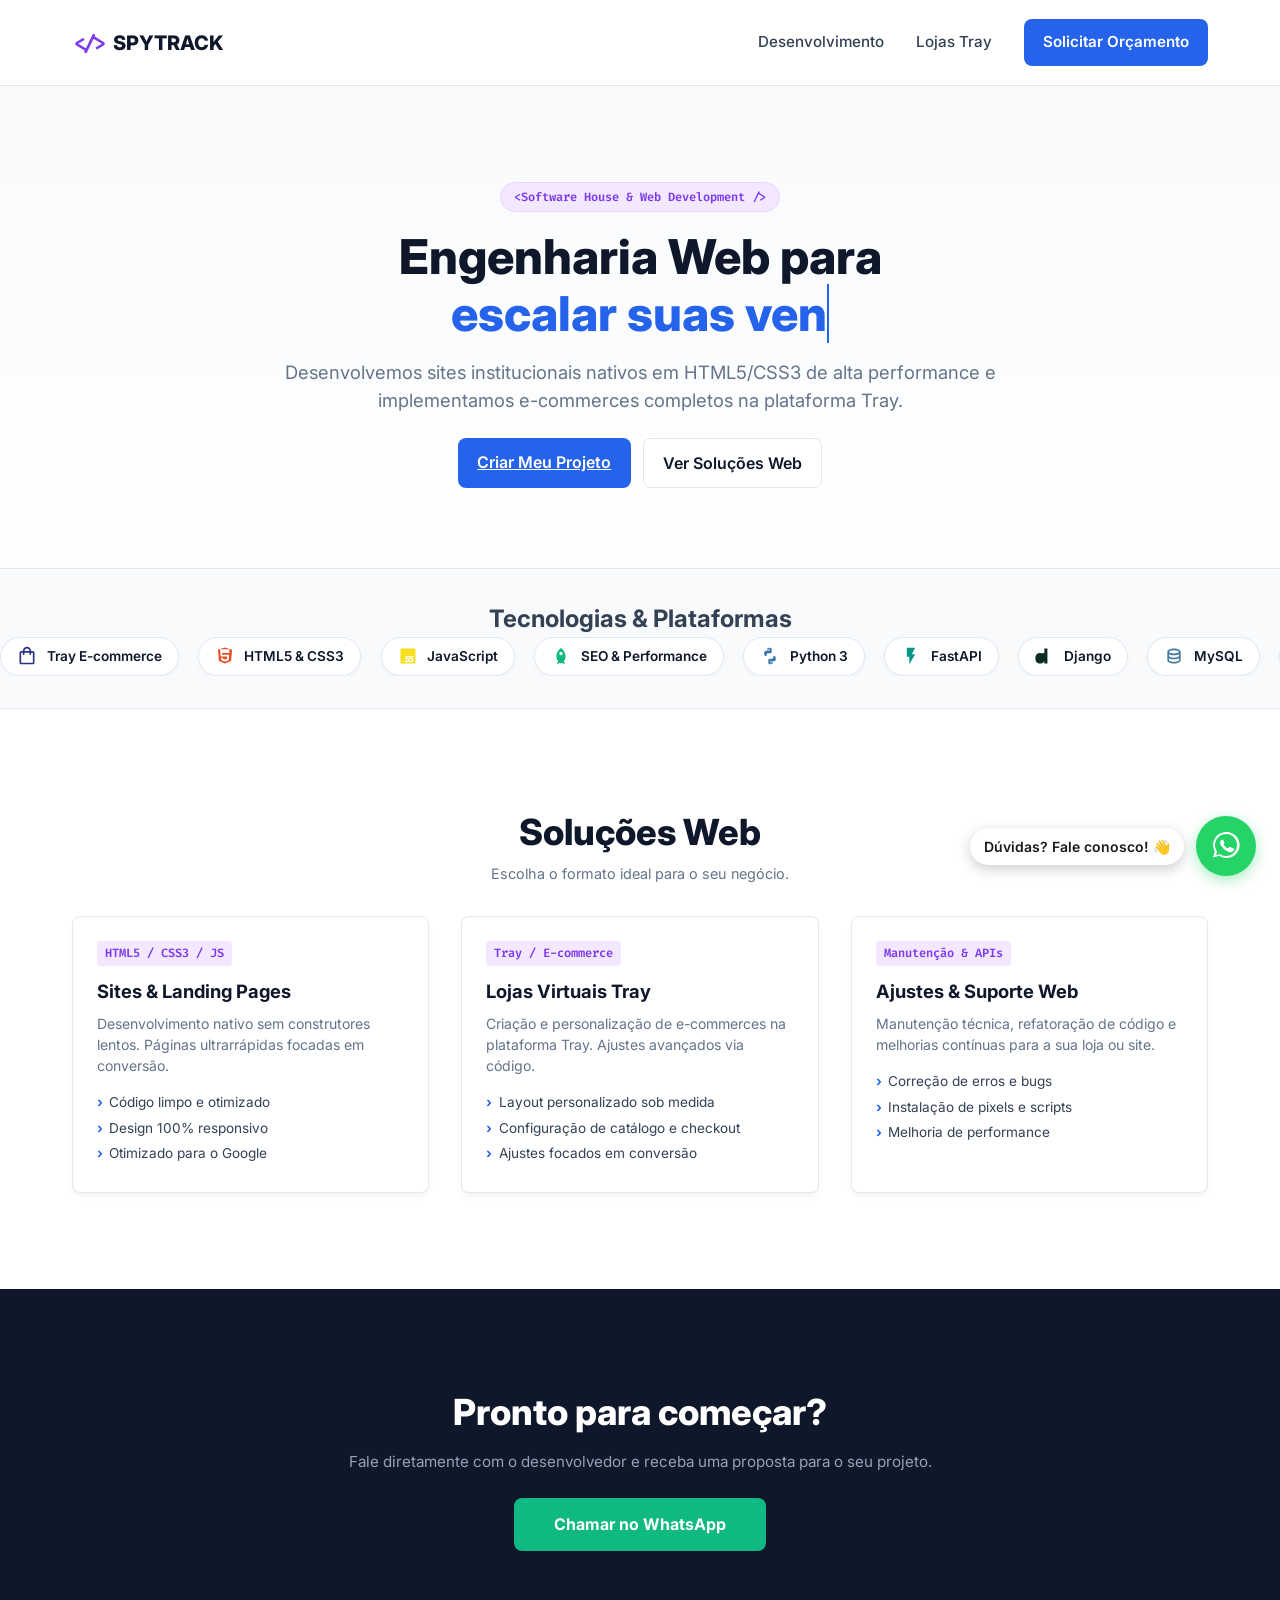
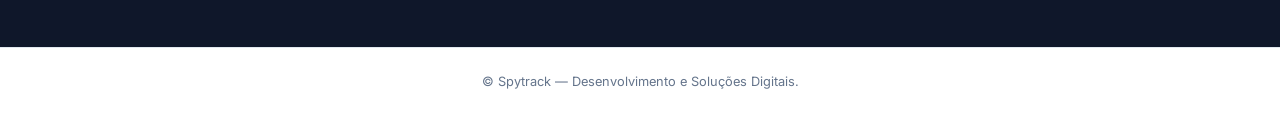
==== commit 727fa6a5: "minor" ====
--- a/index.html
+++ b/index.html
@@ -250,21 +250,22 @@
       </div>
     </section>
   </main>
-<!-- BOTÃO FLUTUANTE DO WHATSAPP (COLOCAR ANTES DO </body>) -->
-<div class="whatsapp-wrapper">
-  <span class="whatsapp-tooltip">Dúvidas? Fale conosco! 👋</span>
-  <a 
-    href="https://wa.me/5516992603053?text=Ol%C3%A1!%20Vim%20pelo%20site%20e%20gostaria%20de%20um%20or%C3%A7amento." 
-    class="whatsapp-float" 
-    target="_blank" 
-    rel="noopener noreferrer"
-    aria-label="Conversar no WhatsApp"
-  >
-    <svg viewBox="0 0 32 32" class="whatsapp-icon">
-      <path fill="#FFFFFF" d="M16 2A13 13 0 0 0 4.7 21.3L3 27.5l6.4-1.7A13 13 0 1 0 16 2zm0 24a11 11 0 0 1-5.6-1.5l-.4-.2-3.8 1 1-3.7-.3-.4A11 11 0 1 1 16 26zm6-8.2c-.3-.2-1.9-.9-2.2-1s-.5-.2-.7.1-.8 1-.9 1.2-.3.3-.6.1a8.1 8.1 0 0 1-2.4-1.5 9 9 0 0 1-1.7-2.1c-.2-.3 0-.5.1-.6l.5-.6c.1-.2.2-.3.3-.5a.4.4 0 0 0 0-.4c0-.2-.7-1.7-1-2.3s-.5-.5-.7-.5h-.6a1.2 1.2 0 0 0-.9.4 3.7 3.7 0 0 0-1.1 2.7c0 1.6 1.2 3.1 1.3 3.3s2.4 3.7 5.9 5.2c.8.3 1.5.6 2 .7.8.3 1.6.2 2.2.1a3.6 3.6 0 0 0 2.4-1.7 3 3 0 0 0 .2-1.7c-.1-.1-.4-.2-.7-.3z"/>
-    </svg>
-  </a>
-</div>
+
+  <!-- BOTÃO FLUTUANTE DO WHATSAPP -->
+  <div class="whatsapp-wrapper">
+    <span class="whatsapp-tooltip">Dúvidas? Fale conosco! 👋</span>
+    <a 
+      href="https://wa.me/5516992603053?text=Ol%C3%A1!%20Vim%20pelo%20site%20e%20gostaria%20de%20um%20or%C3%A7amento." 
+      class="whatsapp-float" 
+      target="_blank" 
+      rel="noopener noreferrer"
+      aria-label="Conversar no WhatsApp"
+    >
+      <svg viewBox="0 0 32 32" class="whatsapp-icon">
+        <path fill="#FFFFFF" d="M16 2A13 13 0 0 0 4.7 21.3L3 27.5l6.4-1.7A13 13 0 1 0 16 2zm0 24a11 11 0 0 1-5.6-1.5l-.4-.2-3.8 1 1-3.7-.3-.4A11 11 0 1 1 16 26zm6-8.2c-.3-.2-1.9-.9-2.2-1s-.5-.2-.7.1-.8 1-.9 1.2-.3.3-.6.1a8.1 8.1 0 0 1-2.4-1.5 9 9 0 0 1-1.7-2.1c-.2-.3 0-.5.1-.6l.5-.6c.1-.2.2-.3.3-.5a.4.4 0 0 0 0-.4c0-.2-.7-1.7-1-2.3s-.5-.5-.7-.5h-.6a1.2 1.2 0 0 0-.9.4 3.7 3.7 0 0 0-1.1 2.7c0 1.6 1.2 3.1 1.3 3.3s2.4 3.7 5.9 5.2c.8.3 1.5.6 2 .7.8.3 1.6.2 2.2.1a3.6 3.6 0 0 0 2.4-1.7 3 3 0 0 0 .2-1.7c-.1-.1-.4-.2-.7-.3z"/>
+      </svg>
+    </a>
+  </div>
 
   <footer>
     <p>© Spytrack — Desenvolvimento e Soluções Digitais.</p>
--- a/style.css
+++ b/style.css
@@ -229,12 +229,8 @@
 }
 
 @keyframes scroll {
-  0% {
-    transform: translateX(0);
-  }
-  100% {
-    transform: translateX(-50%);
-  }
+  0% { transform: translateX(0); }
+  100% { transform: translateX(-50%); }
 }
 
 /* TAGS COM CORES OFICIAIS */
@@ -433,97 +429,7 @@
   50% { border-color: var(--accent); }
 }
 
-@media (min-width: 768px) {
-  .menu-toggle {
-    display: none;
-  }
-
-  .nav-container {
-    padding: 1.2rem 2rem;
-  }
-
-  .nav-links {
-    display: flex !important;
-    flex-direction: row;
-    width: auto;
-    padding: 0;
-    border: none;
-    align-items: center;
-    gap: 2rem;
-    animation: none;
-  }
-
-  .hero {
-    padding: 6rem 2rem 5rem;
-  }
-
-  .hero h1 {
-    font-size: 3rem;
-  }
-
-  .hero p {
-    font-size: 1.15rem;
-  }
-
-  .hero-actions {
-    flex-direction: row;
-    justify-content: center;
-  }
-
-  .grid-cards {
-    display: grid;
-    grid-template-columns: repeat(3, 1fr);
-    gap: 2rem;
-  }
-
-  .services {
-    padding: 6rem 2rem;
-  }
-
-  .section-title h2 {
-    font-size: 2.25rem;
-  }
-
-  .cta-section {
-    padding: 6rem 2rem;
-  }
-
-  .cta-section h2 {
-    font-size: 2.25rem;
-  }
-
-  .btn-green {
-    display: inline-block;
-    width: auto;
-    padding: 0.9rem 2.5rem;
-  }
-  /* Botão Flutuante do WhatsApp */
-/* CONTAINER FLUTUANTE */
-.whatsapp-wrapper {
-  position: fixed;
-  bottom: 24px;
-  right: 24px;
-  z-index: 9999;
-  display: flex;
-  align-items: center;
-  gap: 12px;
-}
-
-/* BALÃO DE TEXTO DE CONVERSÃO */
-.whatsapp-tooltip {
-  background-color: #ffffff;
-  color: #1a1a1a;
-  padding: 8px 14px;
-  border-radius: 20px;
-  font-size: 0.875rem;
-  font-weight: 600;
-  box-shadow: 0 4px 14px rgba(0, 0, 0, 0.15);
-  pointer-events: none;
-  white-space: nowrap;
-  animation: pulseText 2s infinite ease-in-out;
-}
-
-/* CONTAINER FLUTUANTE */
+/* BOTÃO FLUTUANTE DO WHATSAPP */
 .whatsapp-wrapper {
   position: fixed !important;
   bottom: 24px !important;
@@ -534,7 +440,6 @@
   gap: 12px !important;
 }
 
-/* BALÃO DE TEXTO */
 .whatsapp-tooltip {
   background-color: #ffffff;
   color: #1a1a1a;
@@ -548,7 +453,6 @@
   animation: pulseText 2s infinite ease-in-out;
 }
 
-/* BOTÃO REDONDO */
 .whatsapp-float {
   width: 60px !important;
   height: 60px !important;
@@ -575,49 +479,58 @@
   display: block;
 }
 
-/* ANIMAÇÕES */
 @keyframes pulseButton {
-  0% {
-    box-shadow: 0 0 0 0 rgba(37, 211, 102, 0.6);
+  0% { box-shadow: 0 0 0 0 rgba(37, 211, 102, 0.6); }
+  70% { box-shadow: 0 0 0 14px rgba(37, 211, 102, 0); }
+  100% { box-shadow: 0 0 0 0 rgba(37, 211, 102, 0); }
+}
+
+@keyframes pulseText {
+  0%, 100% { transform: translateY(0); }
+  50% { transform: translateY(-3px); }
+}
+
+/* MEDIA QUERIES PARA RESPONSIVIDADE (DESKTOP E MOBILE) */
+@media (min-width: 768px) {
+  .menu-toggle { display: none; }
+  .nav-container { padding: 1.2rem 2rem; }
+  .nav-links {
+    display: flex !important;
+    flex-direction: row;
+    width: auto;
+    padding: 0;
+    border: none;
+    align-items: center;
+    gap: 2rem;
+    animation: none;
   }
-  70% {
-    box-shadow: 0 0 0 14px rgba(37, 211, 102, 0);
-  }
-  100% {
-    box-shadow: 0 0 0 0 rgba(37, 211, 102, 0);
-  }
-}
-
-@keyframes pulseText {
-  0%, 100% {
-    transform: translateY(0);
-  }
-  50% {
-    transform: translateY(-3px);
-  }
-}
-
-/* AJUSTES MOBILE */
+  .hero { padding: 6rem 2rem 5rem; }
+  .hero h1 { font-size: 3rem; }
+  .hero p { font-size: 1.15rem; }
+  .hero-actions { flex-direction: row; justify-content: center; }
+  .grid-cards { display: grid; grid-template-columns: repeat(3, 1fr); gap: 2rem; }
+  .services { padding: 6rem 2rem; }
+  .section-title h2 { font-size: 2.25rem; }
+  .cta-section { padding: 6rem 2rem; }
+  .cta-section h2 { font-size: 2.25rem; }
+  .btn-green { display: inline-block; width: auto; padding: 0.9rem 2.5rem; }
+}
+
 @media (max-width: 768px) {
   .whatsapp-wrapper {
     bottom: 16px !important;
     right: 16px !important;
   }
-
   .whatsapp-float {
     width: 52px !important;
     height: 52px !important;
     min-width: 52px !important;
   }
-
   .whatsapp-icon {
     width: 28px;
     height: 28px;
   }
-
-  /* Oculta o texto em celulares para economizar espaço de tela */
   .whatsapp-tooltip {
     display: none !important;
   }
-}
 }
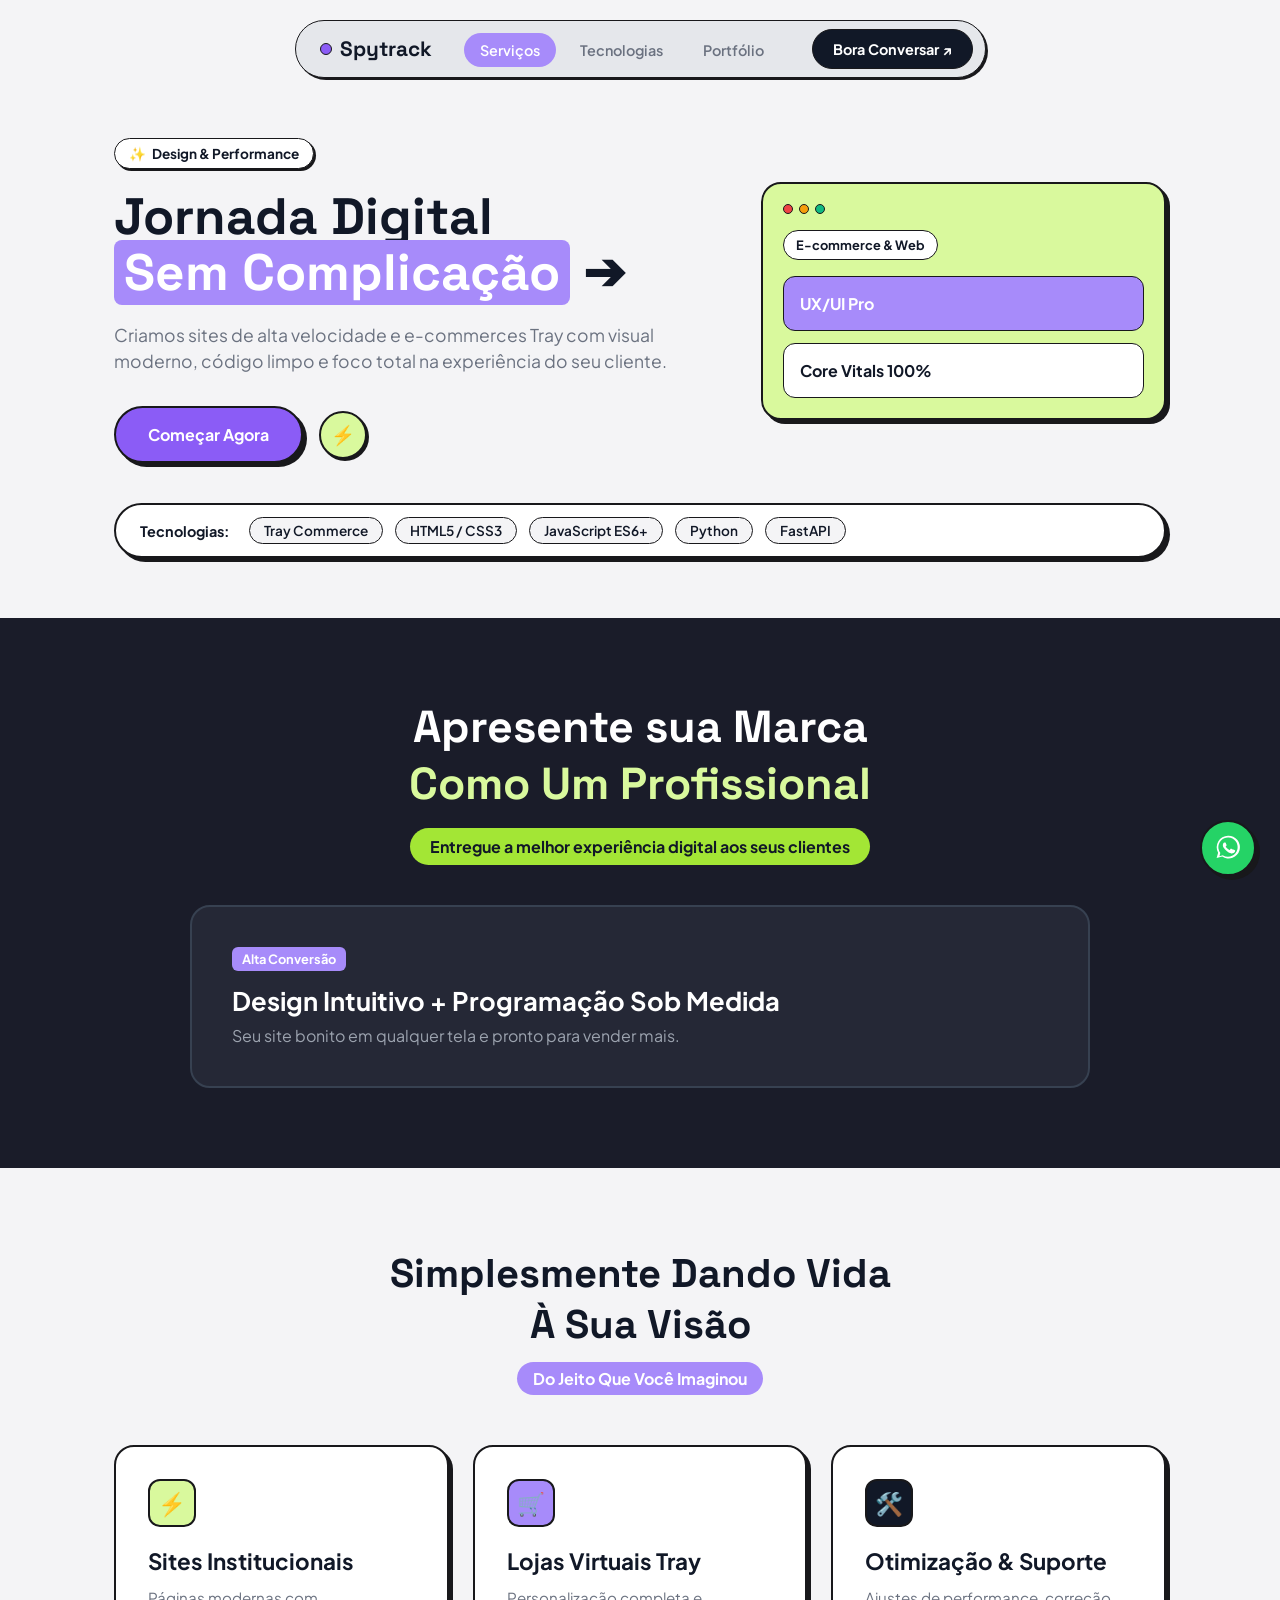
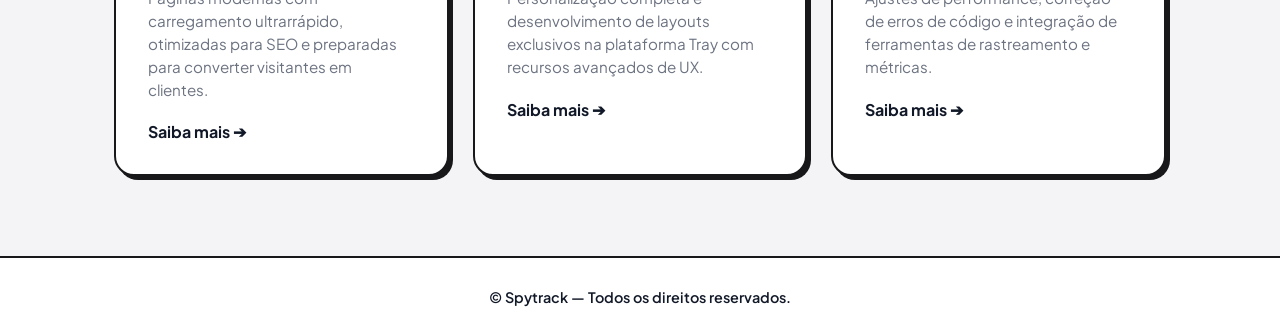
==== commit 2d5874a3: "refatoracao do visual" ====
--- a/index.html
+++ b/index.html
@@ -1,276 +1,153 @@
 <!DOCTYPE html>
 <html lang="pt-BR">
 <head>
-  <!-- META TAGS BÁSICAS -->
   <meta charset="UTF-8">
   <meta name="viewport" content="width=device-width, initial-scale=1.0">
-  <title>Spytrack | Desenvolvimento Web & Lojas Tray Otimizadas</title>
-  <meta name="description" content="Criação de sites nativos de alta performance em HTML5/CSS3 e desenvolvimento de lojas virtuais personalizadas na plataforma Tray. Solicite seu orçamento!">
-  <meta name="keywords" content="Spytrack, desenvolvimento web, e-commerce Tray, loja virtual Tray, sites responsivos, HTML5, CSS3, JavaScript, otimização de performance">
-  <meta name="robots" content="index, follow">
-  <meta name="author" content="Spytrack">
-  <link rel="canonical" href="https://www.spytrack.com.br/">
-
-  <!-- OPEN GRAPH (FACEBOOK, LINKEDIN, WHATSAPP) -->
-  <meta property="og:type" content="website">
-  <meta property="og:url" content="https://www.spytrack.com.br/">
-  <meta property="og:title" content="Spytrack | Desenvolvimento Web & Lojas Tray">
-  <meta property="og:description" content="Engenharia web de alta performance e implementação de e-commerces completos na plataforma Tray.">
-  <meta property="og:image" content="https://www.spytrack.com.br/assets/og-image.jpg">
-  <meta property="og:locale" content="pt_BR">
-  <meta property="og:site_name" content="Spytrack">
-
-  <!-- TWITTER CARDS -->
-  <meta name="twitter:card" content="summary_large_image">
-  <meta name="twitter:url" content="https://www.spytrack.com.br/">
-  <meta name="twitter:title" content="Spytrack | Desenvolvimento Web & Lojas Tray">
-  <meta name="twitter:description" content="Engenharia web de alta performance e implementação de e-commerces completos na plataforma Tray.">
-  <meta name="twitter:image" content="https://www.spytrack.com.br/assets/og-image.jpg">
-
-  <!-- FAVICON -->
+  <title>Spytrack | Design & Engenharia Web</title>
+  <meta name="description" content="Desenvolvimento de sites modernos e e-commerce Tray com design limpo e alta conversão.">
   <link rel="icon" type="image/svg+xml" href="favicon.svg">
 
-  <!-- PRECONNECT & FONTS -->
+  <!-- FONTS -->
   <link rel="preconnect" href="https://fonts.googleapis.com">
   <link rel="preconnect" href="https://fonts.gstatic.com" crossorigin>
-  <link href="https://fonts.googleapis.com/css2?family=Fira+Code:wght@400;600&family=Inter:wght@400;500;600;700;800&display=swap" rel="stylesheet">
+  <link href="https://fonts.googleapis.com/css2?family=Plus+Jakarta+Sans:wght@400;500;600;700;800&family=Space+Grotesk:wght@500;700&display=swap" rel="stylesheet">
+  
   <link rel="stylesheet" href="style.css">
-
-  <!-- DADOS ESTRUTURADOS (SCHEMA.ORG / JSON-LD) -->
-  <script type="application/ld+json">
-  {
-    "@context": "https://schema.org",
-    "@type": "ProfessionalService",
-    "name": "Spytrack",
-    "url": "https://www.spytrack.top",
-    "logo": "https://www.spytrack.top/assets/logo.png",
-    "description": "Desenvolvimento de sites profissionais de alta performance e personalização de lojas e-commerce na plataforma Tray.",
-    "sameAs": [],
-    "areaServed": "BR",
-    "offers": [
-      {
-        "@type": "Offer",
-        "itemOffered": {
-          "@type": "Service",
-          "name": "Desenvolvimento de Sites e Landing Pages"
-        }
-      },
-      {
-        "@type": "Offer",
-        "itemOffered": {
-          "@type": "Service",
-          "name": "Criação e Ajustes de Lojas Virtuais Tray"
-        }
-      }
-    ]
-  }
-  </script>
 </head>
 <body>
 
-  <!-- HEADER -->
-  <header id="header">
-    <nav class="nav-container" aria-label="Navegação principal">
-      <a href="#" class="logo" aria-label="Spytrack - Ir para a página inicial"><span class="code-tag" aria-hidden="true">&lt;/&gt;</span> SPYTRACK</a>
-      <button class="menu-toggle" id="menuToggle" aria-label="Abrir menu de navegação" aria-expanded="false" aria-controls="navLinks">☰</button>
+  <!-- NAVBAR ESTILO PÍLULA -->
+  <header class="header-container">
+    <nav class="nav-pill" aria-label="Navegação principal">
+      <a href="#" class="logo">
+        <span class="logo-dot"></span>
+        <span class="logo-text">Spytrack</span>
+      </a>
       
-      <ul class="nav-links" id="navLinks">
-        <li><a href="#servicos" class="nav-item">Desenvolvimento</a></li>
-        <li><a href="#plataformas" class="nav-item">Lojas Tray</a></li>
-        <li><a href="./formulario.html" class="btn-primary nav-item">Solicitar Orçamento</a></li>
+      <ul class="nav-links">
+        <li><a href="#servicos" class="nav-item active">Serviços</a></li>
+        <li><a href="#diferenciais" class="nav-item">Tecnologias</a></li>
+        <li><a href="#portfolio" class="nav-item">Portfólio</a></li>
       </ul>
+
+      <a href="./formulario.html" class="btn-pill-dark">Bora Conversar ↗</a>
     </nav>
   </header>
 
   <main>
-    <!-- HERO -->
-    <section class="hero" aria-labelledby="hero-heading">
-      <div class="hero-container reveal">
-        <span class="badge">&lt;Software House &amp; Web Development /&gt;</span>
-        <h1 id="hero-heading">Engenharia Web para <br><span id="typewriter" class="typing-text"></span></h1>
-        <p>Desenvolvemos sites institucionais nativos em HTML5/CSS3 de alta performance e implementamos e-commerces completos na plataforma Tray.</p>
+    <!-- HERO SECTION -->
+    <section class="hero">
+      <div class="hero-left">
+        <div class="badge-tag">
+          <span>✨</span> Design &amp; Performance
+        </div>
+
+        <h1>Jornada Digital <br><span class="highlight-purple">Sem Complicação</span> ➔</h1>
+
+        <p class="hero-description">
+          Criamos sites de alta velocidade e e-commerces Tray com visual moderno, código limpo e foco total na experiência do seu cliente.
+        </p>
+
         <div class="hero-actions">
-          <a href="./formulario.html" class="btn-primary">Criar Meu Projeto</a>
-          <a href="#servicos" class="btn-secondary">Ver Soluções Web</a>
+          <a href="./formulario.html" class="btn-pill-purple">Começar Agora</a>
+          <div class="sticker-icon">⚡</div>
+        </div>
+      </div>
+
+      <div class="hero-right">
+        <div class="hero-card-preview">
+          <div class="preview-header">
+            <span class="dot-btn red"></span>
+            <span class="dot-btn yellow"></span>
+            <span class="dot-btn green"></span>
+          </div>
+          <div class="preview-content">
+            <div class="preview-badge-lime">E-commerce &amp; Web</div>
+            <div class="preview-mockup">
+              <div class="mockup-box purple">
+                <span>UX/UI Pro</span>
+              </div>
+              <div class="mockup-box lime">
+                <span>Core Vitals 100%</span>
+              </div>
+            </div>
+          </div>
         </div>
       </div>
     </section>
 
-    <!-- CARROSSEL CONTINUO (TICKER) COM ÍCONES COLORIDOS -->
-    <section class="tech-stack" aria-label="Tecnologias e Plataformas Utilizadas">
-      <h2>Tecnologias &amp; Plataformas</h2>
-      <div class="ticker-container">
-        <div class="ticker-track">
-          
-          <!-- PRIMEIRO BLOCO DE TAGS -->
-          <span class="tech-pill tray">
-            <svg viewBox="0 0 24 24" fill="#2D3282" role="img" aria-label="Ícone Tray E-commerce"><path d="M19 6h-2c0-2.76-2.24-5-5-5S7 3.24 7 6H5c-1.1 0-2 .9-2 2v12c0 1.1.9 2 2 2h14c1.1 0 2-.9 2-2V8c0-1.1-.9-2-2-2zm-7-3c1.66 0 3 1.34 3 3H9c0-1.66 1.34-3 3-3zm7 17H5V8h2v2c0 .55.45 1 1 1s1-.45 1-1V8h6v2c0 .55.45 1 1 1s1-.45 1-1V8h2v12z"/></svg>
-            Tray E-commerce
-          </span>
-
-          <span class="tech-pill html-css">
-            <svg viewBox="0 0 24 24" fill="#E34F26" role="img" aria-label="Ícone HTML5 e CSS3"><path d="M12 1.75L3.5 4.5l1.2 13.5L12 21l7.3-3 1.2-13.5L12 1.75zm5.1 6.5h-8.8l.2 2.2h8.4l-.6 6.8-4.3 1.3-4.3-1.3-.3-3.1h2.2l.1 1.4 2.3.7 2.3-.7.3-3H6.8L6.1 4h11.3l-.3 4.25z"/></svg>
-            HTML5 &amp; CSS3
-          </span>
-
-          <span class="tech-pill js">
-            <svg viewBox="0 0 24 24" fill="#F7DF1E" role="img" aria-label="Ícone JavaScript"><path d="M3 3h18v18H3V3zm10.5 13.5c0-.8-.5-1.3-1.5-1.7l-.6-.2c-.6-.2-.9-.4-.9-.8 0-.4.3-.6.9-.6.7 0 1.2.3 1.5.8l1.3-.9c-.6-.9-1.5-1.4-2.8-1.4-1.7 0-2.7.9-2.7 2.2 0 1 .6 1.6 1.8 2.1l.6.2c.7.3.9.5.9.9 0 .5-.4.8-1.1.8-.9 0-1.5-.5-1.9-1.2l-1.3.9c.6 1.2 1.8 1.8 3.2 1.8 1.9.1 3-.9 3-2.5zm4.8 0c0-.8-.5-1.3-1.5-1.7l-.6-.2c-.6-.2-.9-.4-.9-.8 0-.4.3-.6.9-.6.7 0 1.2.3 1.5.8l1.3-.9c-.6-.9-1.5-1.4-2.8-1.4-1.7 0-2.7.9-2.7 2.2 0 1 .6 1.6 1.8 2.1l.6.2c.7.3.9.5.9.9 0 .5-.4.8-1.1.8-.9 0-1.5-.5-1.9-1.2l-1.3.9c.6 1.2 1.8 1.8 3.2 1.8 1.9.1 3-.9 3-2.5z"/></svg>
-            JavaScript
-          </span>
-
-          <span class="tech-pill seo">
-            <svg viewBox="0 0 24 24" fill="#10B981" role="img" aria-label="Ícone SEO"><path d="M12 2.5s-5.5 3.5-5.5 10c0 2.25.75 4.25 2 5.75L7 21.5l3.5-1c.5.15 1 .25 1.5.25s1-.1 1.5-.25l3.5 1-1.5-3.25c1.25-1.5 2-3.5 2-5.75 0-6.5-5.5-10-5.5-10zm0 8.5c-1.1 0-2-.9-2-2s.9-2 2-2 2 .9 2 2-.9 2-2 2z"/></svg>
-            SEO &amp; Performance
-          </span>
-
-          <span class="tech-pill python">
-            <svg viewBox="0 0 24 24" fill="#3776AB" role="img" aria-label="Ícone Python"><path d="M12 2c-3.5 0-3.3 1.5-3.3 1.5v1.6h3.4v.5H7.2S5 5.4 5 8.8s1.9 3.3 1.9 3.3h1.1v-1.6c0-1.8 1.6-1.8 1.6-1.8h2.8c1.6 0 1.6-1.6 1.6-1.6V4.1S14.2 2 12 2zm-1.2 1.1c.4 0 .7.3.7.7s-.3.7-.7.7-.7-.3-.7-.7.3-.7.7-.7zM12 22c3.5 0 3.3-1.5 3.3-1.5v-1.6h-3.4v-.5h4.9s2.2.2 2.2-3.2-1.9-3.3-1.9-3.3h-1.1v1.6c0 1.8-1.6 1.8-1.6 1.8h-2.8c-1.6 0-1.6 1.6-1.6 1.6v2.8s-.2 2.1 2 2.1zm1.2-1.1c-.4 0-.7-.3-.7-.7s.3-.7.7-.7.7.3.7.7-.3.7-.7.7z"/></svg>
-            Python 3
-          </span>
-
-          <span class="tech-pill fastapi">
-            <svg viewBox="0 0 24 24" fill="#009688" role="img" aria-label="Ícone FastAPI"><path d="M7 2v11h3v9l7-12h-4l4-8z"/></svg>
-            FastAPI
-          </span>
-
-          <span class="tech-pill django">
-            <svg viewBox="0 0 24 24" fill="#092E20" role="img" aria-label="Ícone Django"><path d="M11.1 3v12.2c-1.2.1-2.1-.2-2.7-.8-.6-.6-.9-1.5-.9-2.7 0-1.2.3-2.1.9-2.7.6-.6 1.5-.9 2.7-.9V3zm3.8 0v18h-3.8v-2.8c-.6.9-1.3 1.6-2.1 2.1-.8.5-1.8.8-2.9.8-1.8 0-3.2-.6-4.2-1.7C1 18.3.5 16.7.5 14.7c0-2 .5-3.6 1.5-4.7 1-1.1 2.4-1.7 4.2-1.7 1.1 0 2.1.3 2.9.8.8.5 1.5 1.2 2.1 2.1V3h3.8z"/></svg>
-            Django
-          </span>
-
-          <span class="tech-pill mysql">
-            <svg viewBox="0 0 24 24" fill="#4479A1" role="img" aria-label="Ícone MySQL"><path d="M12 3C7.58 3 4 4.79 4 7v10c0 2.21 3.58 4 8 4s8-1.79 8-4V7c0-2.21-3.58-4-8-4zm0 2c3.87 0 6 1.3 6 2s-2.13 2-6 2-6-1.3-6-2 2.13-2 6-2zm0 14c-3.87 0-6-1.3-6-2v-2.21c1.54.8 3.67 1.21 6 1.21s4.46-.41 6-1.21V17c0 .7-2.13 2-6 2zm0-5c-3.87 0-6-1.3-6-2v-2.21c1.54.8 3.67 1.21 6 1.21s4.46-.41 6-1.21V12c0 .7-2.13 2-6 2z"/></svg>
-            MySQL
-          </span>
-
-          <span class="tech-pill postgres">
-            <svg viewBox="0 0 24 24" fill="#4169E1" role="img" aria-label="Ícone PostgreSQL"><path d="M12 2C6.48 2 2 6.48 2 12s4.48 10 10 10 10-4.48 10-10S17.52 2 12 2zm1 15h-2v-6h2v6zm0-8h-2V7h2v2z"/></svg>
-            PostgreSQL
-          </span>
-
-          <!-- SEGUNDO BLOCO DUPLICADO PARA O EFEITO INFINITO -->
-          <span class="tech-pill tray" aria-hidden="true">
-            <svg viewBox="0 0 24 24" fill="#2D3282"><path d="M19 6h-2c0-2.76-2.24-5-5-5S7 3.24 7 6H5c-1.1 0-2 .9-2 2v12c0 1.1.9 2 2 2h14c1.1 0 2-.9 2-2V8c0-1.1-.9-2-2-2zm-7-3c1.66 0 3 1.34 3 3H9c0-1.66 1.34-3 3-3zm7 17H5V8h2v2c0 .55.45 1 1 1s1-.45 1-1V8h6v2c0 .55.45 1 1 1s1-.45 1-1V8h2v12z"/></svg>
-            Tray E-commerce
-          </span>
-
-          <span class="tech-pill html-css" aria-hidden="true">
-            <svg viewBox="0 0 24 24" fill="#E34F26"><path d="M12 1.75L3.5 4.5l1.2 13.5L12 21l7.3-3 1.2-13.5L12 1.75zm5.1 6.5h-8.8l.2 2.2h8.4l-.6 6.8-4.3 1.3-4.3-1.3-.3-3.1h2.2l.1 1.4 2.3.7 2.3-.7.3-3H6.8L6.1 4h11.3l-.3 4.25z"/></svg>
-            HTML5 &amp; CSS3
-          </span>
-
-          <span class="tech-pill js" aria-hidden="true">
-            <svg viewBox="0 0 24 24" fill="#F7DF1E"><path d="M3 3h18v18H3V3zm10.5 13.5c0-.8-.5-1.3-1.5-1.7l-.6-.2c-.6-.2-.9-.4-.9-.8 0-.4.3-.6.9-.6.7 0 1.2.3 1.5.8l1.3-.9c-.6-.9-1.5-1.4-2.8-1.4-1.7 0-2.7.9-2.7 2.2 0 1 .6 1.6 1.8 2.1l.6.2c.7.3.9.5.9.9 0 .5-.4.8-1.1.8-.9 0-1.5-.5-1.9-1.2l-1.3.9c.6 1.2 1.8 1.8 3.2 1.8 1.9.1 3-.9 3-2.5zm4.8 0c0-.8-.5-1.3-1.5-1.7l-.6-.2c-.6-.2-.9-.4-.9-.8 0-.4.3-.6.9-.6.7 0 1.2.3 1.5.8l1.3-.9c-.6-.9-1.5-1.4-2.8-1.4-1.7 0-2.7.9-2.7 2.2 0 1 .6 1.6 1.8 2.1l.6.2c.7.3.9.5.9.9 0 .5-.4.8-1.1.8-.9 0-1.5-.5-1.9-1.2l-1.3.9c.6 1.2 1.8 1.8 3.2 1.8 1.9.1 3-.9 3-2.5z"/></svg>
-            JavaScript
-          </span>
-
-          <span class="tech-pill seo" aria-hidden="true">
-            <svg viewBox="0 0 24 24" fill="#10B981"><path d="M12 2.5s-5.5 3.5-5.5 10c0 2.25.75 4.25 2 5.75L7 21.5l3.5-1c.5.15 1 .25 1.5.25s1-.1 1.5-.25l3.5 1-1.5-3.25c1.25-1.5 2-3.5 2-5.75 0-6.5-5.5-10-5.5-10zm0 8.5c-1.1 0-2-.9-2-2s.9-2 2-2 2 .9 2 2-.9 2-2 2z"/></svg>
-            SEO &amp; Performance
-          </span>
-
-          <span class="tech-pill python" aria-hidden="true">
-            <svg viewBox="0 0 24 24" fill="#3776AB"><path d="M12 2c-3.5 0-3.3 1.5-3.3 1.5v1.6h3.4v.5H7.2S5 5.4 5 8.8s1.9 3.3 1.9 3.3h1.1v-1.6c0-1.8 1.6-1.8 1.6-1.8h2.8c1.6 0 1.6-1.6 1.6-1.6V4.1S14.2 2 12 2zm-1.2 1.1c.4 0 .7.3.7.7s-.3.7-.7.7-.7-.3-.7-.7.3-.7.7-.7zM12 22c3.5 0 3.3-1.5 3.3-1.5v-1.6h-3.4v-.5h4.9s2.2.2 2.2-3.2-1.9-3.3-1.9-3.3h-1.1v1.6c0 1.8-1.6 1.8-1.6 1.8h-2.8c-1.6 0-1.6 1.6-1.6 1.6v2.8s-.2 2.1 2 2.1zm1.2-1.1c-.4 0-.7-.3-.7-.7s.3-.7.7-.7.7.3.7.7-.3.7-.7.7z"/></svg>
-            Python 3
-          </span>
-
-          <span class="tech-pill fastapi" aria-hidden="true">
-            <svg viewBox="0 0 24 24" fill="#009688"><path d="M7 2v11h3v9l7-12h-4l4-8z"/></svg>
-            FastAPI
-          </span>
-
-          <span class="tech-pill django" aria-hidden="true">
-            <svg viewBox="0 0 24 24" fill="#092E20"><path d="M11.1 3v12.2c-1.2.1-2.1-.2-2.7-.8-.6-.6-.9-1.5-.9-2.7 0-1.2.3-2.1.9-2.7.6-.6 1.5-.9 2.7-.9V3zm3.8 0v18h-3.8v-2.8c-.6.9-1.3 1.6-2.1 2.1-.8.5-1.8.8-2.9.8-1.8 0-3.2-.6-4.2-1.7C1 18.3.5 16.7.5 14.7c0-2 .5-3.6 1.5-4.7 1-1.1 2.4-1.7 4.2-1.7 1.1 0 2.1.3 2.9.8.8.5 1.5 1.2 2.1 2.1V3h3.8z"/></svg>
-            Django
-          </span>
-
-          <span class="tech-pill mysql" aria-hidden="true">
-            <svg viewBox="0 0 24 24" fill="#4479A1"><path d="M12 3C7.58 3 4 4.79 4 7v10c0 2.21 3.58 4 8 4s8-1.79 8-4V7c0-2.21-3.58-4-8-4zm0 2c3.87 0 6 1.3 6 2s-2.13 2-6 2-6-1.3-6-2 2.13-2 6-2zm0 14c-3.87 0-6-1.3-6-2v-2.21c1.54.8 3.67 1.21 6 1.21s4.46-.41 6-1.21V17c0 .7-2.13 2-6 2zm0-5c-3.87 0-6-1.3-6-2v-2.21c1.54.8 3.67 1.21 6 1.21s4.46-.41 6-1.21V12c0 .7-2.13 2-6 2z"/></svg>
-            MySQL
-          </span>
-
-          <span class="tech-pill postgres" aria-hidden="true">
-            <svg viewBox="0 0 24 24" fill="#4169E1"><path d="M12 2C6.48 2 2 6.48 2 12s4.48 10 10 10 10-4.48 10-10S17.52 2 12 2zm1 15h-2v-6h2v6zm0-8h-2V7h2v2z"/></svg>
-            PostgreSQL
-          </span>
-
+    <!-- TICKER PARCEIROS/TECNOLOGIAS -->
+    <section class="ticker-section">
+      <div class="ticker-box">
+        <span class="ticker-label">Tecnologias:</span>
+        <div class="ticker-items">
+          <span class="ticker-pill">Tray Commerce</span>
+          <span class="ticker-pill">HTML5 / CSS3</span>
+          <span class="ticker-pill">JavaScript ES6+</span>
+          <span class="ticker-pill">Python</span>
+          <span class="ticker-pill">FastAPI</span>
         </div>
       </div>
     </section>
 
-    <!-- SERVIÇOS -->
-    <section class="services" id="servicos" aria-labelledby="services-heading">
-      <div class="section-title reveal">
-        <h2 id="services-heading">Soluções Web</h2>
-        <p>Escolha o formato ideal para o seu negócio.</p>
+    <!-- SEÇÃO ESCURA DE DESTAQUE (CONTRASTE) -->
+    <section class="dark-section">
+      <div class="dark-section-container">
+        <h2>Apresente sua Marca <br><span class="text-lime">Como Um Profissional</span></h2>
+        <div class="tag-highlight-lime">Entregue a melhor experiência digital aos seus clientes</div>
+
+        <div class="dark-card-showcase">
+          <div class="showcase-box">
+            <span class="box-tag">Alta Conversão</span>
+            <h3>Design Intuitivo + Programação Sob Medida</h3>
+            <p>Seu site bonito em qualquer tela e pronto para vender mais.</p>
+          </div>
+        </div>
+      </div>
+    </section>
+
+    <!-- SERVIÇOS (CARDS NEO-BRUTALISM) -->
+    <section class="services" id="servicos">
+      <div class="section-title">
+        <h2>Simplesmente Dando Vida <br>À Sua Visão</h2>
+        <span class="tag-purple-light">Do Jeito Que Você Imaginou</span>
       </div>
 
       <div class="grid-cards">
-        <article class="card reveal">
-          <div class="card-tag">HTML5 / CSS3 / JS</div>
-          <h3>Sites &amp; Landing Pages</h3>
-          <p>Desenvolvimento nativo sem construtores lentos. Páginas ultrarrápidas focadas em conversão.</p>
-          <ul class="card-list">
-            <li>Código limpo e otimizado</li>
-            <li>Design 100% responsivo</li>
-            <li>Otimizado para o Google</li>
-          </ul>
+        <article class="card-neo">
+          <div class="card-icon-box lime">⚡</div>
+          <h3>Sites Institucionais</h3>
+          <p>Páginas modernas com carregamento ultrarrápido, otimizadas para SEO e preparadas para converter visitantes em clientes.</p>
+          <a href="./formulario.html" class="card-link">Saiba mais ➔</a>
         </article>
 
-        <article class="card reveal" id="plataformas">
-          <div class="card-tag">Tray / E-commerce</div>
+        <article class="card-neo featured">
+          <div class="card-icon-box purple">🛒</div>
           <h3>Lojas Virtuais Tray</h3>
-          <p>Criação e personalização de e-commerces na plataforma Tray. Ajustes avançados via código.</p>
-          <ul class="card-list">
-            <li>Layout personalizado sob medida</li>
-            <li>Configuração de catálogo e checkout</li>
-            <li>Ajustes focados em conversão</li>
-          </ul>
+          <p>Personalização completa e desenvolvimento de layouts exclusivos na plataforma Tray com recursos avançados de UX.</p>
+          <a href="./formulario.html" class="card-link">Saiba mais ➔</a>
         </article>
 
-        <article class="card reveal">
-          <div class="card-tag">Manutenção &amp; APIs</div>
-          <h3>Ajustes &amp; Suporte Web</h3>
-          <p>Manutenção técnica, refatoração de código e melhorias contínuas para a sua loja ou site.</p>
-          <ul class="card-list">
-            <li>Correção de erros e bugs</li>
-            <li>Instalação de pixels e scripts</li>
-            <li>Melhoria de performance</li>
-          </ul>
+        <article class="card-neo">
+          <div class="card-icon-box dark">🛠️</div>
+          <h3>Otimização &amp; Suporte</h3>
+          <p>Ajustes de performance, correção de erros de código e integração de ferramentas de rastreamento e métricas.</p>
+          <a href="./formulario.html" class="card-link">Saiba mais ➔</a>
         </article>
-      </div>
-    </section>
-
-    <!-- CTA FINAL -->
-    <section class="cta-section" id="orcamento" aria-labelledby="cta-heading">
-      <div class="cta-container reveal">
-        <h2 id="cta-heading">Pronto para começar?</h2>
-        <p>Fale diretamente com o desenvolvedor e receba uma proposta para o seu projeto.</p>
-        <a href="https://wa.me/+5516992603053" class="btn-green" target="_blank" rel="noopener noreferrer">Chamar no WhatsApp</a>
       </div>
     </section>
   </main>
 
-  <!-- BOTÃO FLUTUANTE DO WHATSAPP -->
+  <!-- BOTÃO FLUTUANTE WHATSAPP -->
   <div class="whatsapp-wrapper">
-    <span class="whatsapp-tooltip">Dúvidas? Fale conosco! 👋</span>
-    <a 
-      href="https://wa.me/5516992603053?text=Ol%C3%A1!%20Vim%20pelo%20site%20e%20gostaria%20de%20um%20or%C3%A7amento." 
-      class="whatsapp-float" 
-      target="_blank" 
-      rel="noopener noreferrer"
-      aria-label="Conversar no WhatsApp"
-    >
-      <svg viewBox="0 0 32 32" class="whatsapp-icon">
-        <path fill="#FFFFFF" d="M16 2A13 13 0 0 0 4.7 21.3L3 27.5l6.4-1.7A13 13 0 1 0 16 2zm0 24a11 11 0 0 1-5.6-1.5l-.4-.2-3.8 1 1-3.7-.3-.4A11 11 0 1 1 16 26zm6-8.2c-.3-.2-1.9-.9-2.2-1s-.5-.2-.7.1-.8 1-.9 1.2-.3.3-.6.1a8.1 8.1 0 0 1-2.4-1.5 9 9 0 0 1-1.7-2.1c-.2-.3 0-.5.1-.6l.5-.6c.1-.2.2-.3.3-.5a.4.4 0 0 0 0-.4c0-.2-.7-1.7-1-2.3s-.5-.5-.7-.5h-.6a1.2 1.2 0 0 0-.9.4 3.7 3.7 0 0 0-1.1 2.7c0 1.6 1.2 3.1 1.3 3.3s2.4 3.7 5.9 5.2c.8.3 1.5.6 2 .7.8.3 1.6.2 2.2.1a3.6 3.6 0 0 0 2.4-1.7 3 3 0 0 0 .2-1.7c-.1-.1-.4-.2-.7-.3z"/>
-      </svg>
+    <a href="https://wa.me/5516992603053" class="whatsapp-float" target="_blank" aria-label="WhatsApp">
+      <svg viewBox="0 0 32 32"><path fill="#FFF" d="M16 2A13 13 0 0 0 4.7 21.3L3 27.5l6.4-1.7A13 13 0 1 0 16 2zm0 24a11 11 0 0 1-5.6-1.5l-.4-.2-3.8 1 1-3.7-.3-.4A11 11 0 1 1 16 26zm6-8.2c-.3-.2-1.9-.9-2.2-1s-.5-.2-.7.1-.8 1-.9 1.2-.3.3-.6.1a8.1 8.1 0 0 1-2.4-1.5 9 9 0 0 1-1.7-2.1c-.2-.3 0-.5.1-.6l.5-.6c.1-.2.2-.3.3-.5a.4.4 0 0 0 0-.4c0-.2-.7-1.7-1-2.3s-.5-.5-.7-.5h-.6a1.2 1.2 0 0 0-.9.4 3.7 3.7 0 0 0-1.1 2.7c0 1.6 1.2 3.1 1.3 3.3s2.4 3.7 5.9 5.2c.8.3 1.5.6 2 .7.8.3 1.6.2 2.2.1a3.6 3.6 0 0 0 2.4-1.7 3 3 0 0 0 .2-1.7c-.1-.1-.4-.2-.7-.3z"/></svg>
     </a>
   </div>
 
   <footer>
-    <p>© Spytrack — Desenvolvimento e Soluções Digitais.</p>
+    <p>© Spytrack — Todos os direitos reservados.</p>
   </footer>
 
-  <script src="script.js" defer></script>
 </body>
 </html>
--- a/style.css
+++ b/style.css
@@ -1,536 +1,483 @@
+/* ==========================================================================
+   VARIÁVEIS VISUAIS - ESTILO NEO-BRUTALISM / PLAYFUL LIGHT
+   ========================================================================== */
 :root {
-  --primary: #0F172A;
-  --accent: #2563EB;
-  --accent-hover: #1D4ED8;
-  --cta-green: #10B981;
-  --code-purple: #7C3AED;
-  --text-main: #334155;
-  --text-muted: #64748B;
-  --bg-light: #F8FAFC;
-  --bg-white: #FFFFFF;
-  --border: #E2E8F0;
-  --radius: 8px;
-  --shadow: 0 4px 6px -1px rgba(0, 0, 0, 0.05);
+  --bg-main: #F4F4F6;
+  --bg-dark-section: #1A1C29;
+  --card-white: #FFFFFF;
+  
+  --color-purple: #A78BFA;
+  --color-purple-dark: #8B5CF6;
+  --color-lime: #D9F99D;
+  --color-lime-dark: #A3E635;
+  --color-dark: #111827;
+  --color-muted: #6B7280;
+  
+  --border-stroke: #18181B;
+  --shadow-block: 4px 4px 0px #18181B;
+  --shadow-block-hover: 6px 6px 0px #18181B;
+
+  --radius-pill: 50px;
+  --radius-card: 20px;
+
+  --font-main: 'Plus Jakarta Sans', sans-serif;
+  --font-heading: 'Space Grotesk', sans-serif;
 }
 
 * {
-  box-sizing: border-box;
   margin: 0;
   padding: 0;
-  font-family: 'Inter', sans-serif;
-}
-
-html {
-  scroll-behavior: smooth;
+  box-sizing: border-box;
 }
 
 body {
-  background-color: var(--bg-white);
-  color: var(--text-main);
-  line-height: 1.5;
+  background-color: var(--bg-main);
+  color: var(--color-dark);
+  font-family: var(--font-main);
   overflow-x: hidden;
 }
 
-header {
-  background: rgba(255, 255, 255, 0.95);
-  backdrop-filter: blur(8px);
-  border-bottom: 1px solid var(--border);
+/* ==========================================================================
+   NAVBAR (ESTILO PÍLULA FLUTUANTE)
+   ========================================================================== */
+.header-container {
+  display: flex;
+  justify-content: center;
+  padding: 20px;
   position: sticky;
   top: 0;
   z-index: 100;
-  transition: box-shadow 0.3s ease;
-}
-
-header.scrolled {
-  box-shadow: 0 4px 20px rgba(0, 0, 0, 0.08);
-}
-
-.nav-container {
-  padding: 1rem;
-  display: flex;
-  justify-content: space-between;
-  align-items: center;
-  max-width: 1200px;
+}
+
+.nav-pill {
+  background: #E5E7EB;
+  border: 1.5px solid var(--border-stroke);
+  border-radius: var(--radius-pill);
+  padding: 8px 12px 8px 24px;
+  display: flex;
+  align-items: center;
+  gap: 32px;
+  box-shadow: 2px 2px 0px var(--border-stroke);
+}
+
+.logo {
+  display: flex;
+  align-items: center;
+  gap: 8px;
+  text-decoration: none;
+  font-family: var(--font-heading);
+  font-weight: 700;
+  font-size: 1.3rem;
+  color: var(--color-dark);
+}
+
+.logo-dot {
+  width: 12px;
+  height: 12px;
+  background-color: var(--color-purple-dark);
+  border-radius: 50%;
+  border: 1px solid var(--border-stroke);
+}
+
+.nav-links {
+  display: flex;
+  list-style: none;
+  gap: 8px;
+}
+
+.nav-item {
+  text-decoration: none;
+  color: var(--color-muted);
+  font-weight: 600;
+  font-size: 0.9rem;
+  padding: 8px 16px;
+  border-radius: var(--radius-pill);
+  transition: all 0.2s ease;
+}
+
+.nav-item.active, .nav-item:hover {
+  background-color: var(--color-purple);
+  color: #FFF;
+}
+
+.btn-pill-dark {
+  background-color: var(--color-dark);
+  color: #FFF;
+  text-decoration: none;
+  padding: 10px 20px;
+  border-radius: var(--radius-pill);
+  font-weight: 700;
+  font-size: 0.9rem;
+  border: 1.5px solid var(--border-stroke);
+  transition: transform 0.2s ease;
+}
+
+.btn-pill-dark:hover {
+  transform: scale(1.03);
+}
+
+/* ==========================================================================
+   HERO SECTION
+   ========================================================================== */
+.hero {
+  max-width: 1100px;
+  margin: 40px auto;
+  padding: 0 24px;
+  display: grid;
+  grid-template-columns: 1.2fr 0.8fr;
+  gap: 40px;
+  align-items: center;
+}
+
+.badge-tag {
+  display: inline-flex;
+  align-items: center;
+  gap: 6px;
+  background: #FFF;
+  border: 1.5px solid var(--border-stroke);
+  padding: 6px 14px;
+  border-radius: var(--radius-pill);
+  font-size: 0.85rem;
+  font-weight: 700;
+  margin-bottom: 20px;
+  box-shadow: 2px 2px 0px var(--border-stroke);
+}
+
+.hero h1 {
+  font-family: var(--font-heading);
+  font-size: 3.2rem;
+  line-height: 1.1;
+  margin-bottom: 20px;
+}
+
+.highlight-purple {
+  background-color: var(--color-purple);
+  color: #FFF;
+  padding: 0 10px;
+  border-radius: 8px;
+}
+
+.hero-description {
+  color: var(--color-muted);
+  font-size: 1.1rem;
+  line-height: 1.5;
+  margin-bottom: 32px;
+}
+
+.hero-actions {
+  display: flex;
+  align-items: center;
+  gap: 16px;
+}
+
+.btn-pill-purple {
+  background-color: var(--color-purple-dark);
+  color: #FFF;
+  text-decoration: none;
+  padding: 16px 32px;
+  border-radius: var(--radius-pill);
+  font-weight: 700;
+  font-size: 1rem;
+  border: 2px solid var(--border-stroke);
+  box-shadow: var(--shadow-block);
+  transition: all 0.2s ease;
+}
+
+.btn-pill-purple:hover {
+  transform: translate(-2px, -2px);
+  box-shadow: var(--shadow-block-hover);
+}
+
+.sticker-icon {
+  width: 48px;
+  height: 48px;
+  background: var(--color-lime);
+  border: 2px solid var(--border-stroke);
+  border-radius: 50%;
+  display: flex;
+  align-items: center;
+  justify-content: center;
+  font-size: 1.2rem;
+  box-shadow: 2px 2px 0px var(--border-stroke);
+}
+
+/* HERO CARD PREVIEW */
+.hero-card-preview {
+  background: var(--color-lime);
+  border: 2px solid var(--border-stroke);
+  border-radius: var(--radius-card);
+  padding: 20px;
+  box-shadow: var(--shadow-block);
+}
+
+.preview-header {
+  display: flex;
+  gap: 6px;
+  margin-bottom: 16px;
+}
+
+.dot-btn {
+  width: 10px;
+  height: 10px;
+  border-radius: 50%;
+  border: 1px solid var(--border-stroke);
+}
+.dot-btn.red { background: #EF4444; }
+.dot-btn.yellow { background: #F59E0B; }
+.dot-btn.green { background: #10B981; }
+
+.preview-badge-lime {
+  background: #FFF;
+  border: 1.5px solid var(--border-stroke);
+  padding: 6px 12px;
+  border-radius: var(--radius-pill);
+  font-weight: 700;
+  font-size: 0.8rem;
+  display: inline-block;
+  margin-bottom: 16px;
+}
+
+.preview-mockup {
+  display: flex;
+  flex-direction: column;
+  gap: 12px;
+}
+
+.mockup-box {
+  background: #FFF;
+  border: 1.5px solid var(--border-stroke);
+  padding: 16px;
+  border-radius: 12px;
+  font-weight: 700;
+}
+.mockup-box.purple { background: var(--color-purple); color: #FFF; }
+.mockup-box.lime { background: #FFF; color: var(--color-dark); }
+
+/* ==========================================================================
+   TICKER TECNOLOGIAS
+   ========================================================================== */
+.ticker-section {
+  max-width: 1100px;
+  margin: 40px auto;
+  padding: 0 24px;
+}
+
+.ticker-box {
+  background: #FFF;
+  border: 2px solid var(--border-stroke);
+  border-radius: var(--radius-pill);
+  padding: 12px 24px;
+  display: flex;
+  align-items: center;
+  gap: 20px;
+  box-shadow: var(--shadow-block);
+  overflow-x: auto;
+}
+
+.ticker-label {
+  font-weight: 700;
+  font-size: 0.9rem;
+  white-space: nowrap;
+}
+
+.ticker-items {
+  display: flex;
+  gap: 12px;
+}
+
+.ticker-pill {
+  background: var(--bg-main);
+  border: 1px solid var(--border-stroke);
+  padding: 4px 14px;
+  border-radius: var(--radius-pill);
+  font-size: 0.85rem;
+  font-weight: 600;
+  white-space: nowrap;
+}
+
+/* ==========================================================================
+   SEÇÃO ESCURA
+   ========================================================================== */
+.dark-section {
+  background-color: var(--bg-dark-section);
+  color: #FFF;
+  padding: 80px 24px;
+  margin: 60px 0;
+  text-align: center;
+}
+
+.dark-section-container {
+  max-width: 900px;
   margin: 0 auto;
 }
 
-.logo {
-  font-size: 1.25rem;
-  font-weight: 800;
-  color: var(--primary);
-  text-decoration: none;
-  display: flex;
-  align-items: center;
-  gap: 0.3rem;
-}
-
-.logo span.code-tag {
-  color: var(--code-purple);
-  font-family: 'Fira Code', monospace;
-}
-
-.menu-toggle {
-  background: none;
-  border: none;
-  font-size: 1.5rem;
-  cursor: pointer;
-  color: var(--primary);
-}
-
-.nav-links {
-  display: none;
-  flex-direction: column;
-  gap: 1rem;
-  width: 100%;
-  padding: 1rem;
-  background: var(--bg-white);
-  border-bottom: 1px solid var(--border);
-  list-style: none;
-}
-
-.nav-links.active {
-  display: flex;
-  animation: fadeIn 0.3s ease forwards;
-}
-
-.nav-links a {
-  text-decoration: none;
-  color: var(--text-main);
-  font-weight: 500;
-  font-size: 0.95rem;
-  display: block;
-  transition: color 0.2s ease;
-}
-
-.nav-links a:hover {
-  color: var(--accent);
-}
-
-.btn-primary {
-  background-color: var(--accent);
-  color: #FFF !important;
-  padding: 0.75rem 1.2rem;
-  border-radius: var(--radius);
-  font-weight: 600 !important;
-  text-align: center;
-  transition: background-color 0.2s ease, transform 0.2s ease;
-}
-
-.btn-primary:hover {
-  background-color: var(--accent-hover);
-  transform: translateY(-2px);
-}
-
-.hero {
-  padding: 3rem 1rem 2.5rem;
-  background: linear-gradient(180deg, #F8FAFC 0%, #FFFFFF 100%);
-  text-align: center;
-}
-
-.hero-container {
-  max-width: 800px;
-  margin: 0 auto;
-}
-
-.badge {
+.dark-section h2 {
+  font-family: var(--font-heading);
+  font-size: 2.8rem;
+  margin-bottom: 16px;
+}
+
+.text-lime {
+  color: var(--color-lime);
+}
+
+.tag-highlight-lime {
+  background-color: var(--color-lime-dark);
+  color: var(--color-dark);
+  font-weight: 700;
+  padding: 8px 20px;
+  border-radius: var(--radius-pill);
   display: inline-block;
-  background-color: #F3E8FF;
-  color: var(--code-purple);
-  padding: 0.3rem 0.8rem;
-  border-radius: 50px;
-  font-size: 0.75rem;
-  font-weight: 600;
-  margin-bottom: 1rem;
-  border: 1px solid #E9D5FF;
-  font-family: 'Fira Code', monospace;
-}
-
-.hero h1 {
-  font-size: 1.85rem;
-  font-weight: 800;
-  color: var(--primary);
-  line-height: 1.2;
-  margin-bottom: 1rem;
-}
-
-.hero h1 span {
-  color: var(--accent);
-}
-
-.typing-text {
-  border-right: 2px solid var(--accent);
-  white-space: nowrap;
-  animation: blink 0.75s step-end infinite;
-}
-
-.hero p {
-  font-size: 0.95rem;
-  color: var(--text-muted);
-  margin-bottom: 1.5rem;
-}
-
-.hero-actions {
-  display: flex;
-  flex-direction: column;
-  gap: 0.75rem;
-}
-
-.btn-secondary {
-  background-color: #FFF;
-  color: var(--primary);
-  border: 1px solid var(--border);
-  padding: 0.75rem 1.2rem;
-  border-radius: var(--radius);
-  font-weight: 600;
-  text-decoration: none;
-  text-align: center;
-  transition: background-color 0.2s ease, transform 0.2s ease;
-}
-
-.btn-secondary:hover {
-  background-color: var(--bg-light);
-  transform: translateY(-2px);
-}
-
-/* CARROSSEL INFINITO */
-.tech-stack {
-  padding: 2rem 0;
-  background: var(--bg-light);
-  border-top: 1px solid var(--border);
-  border-bottom: 1px solid var(--border);
-  text-align: center;
-  overflow: hidden;
-}
-
-.tech-stack p {
-  font-size: 0.75rem;
-  font-weight: 700;
-  color: var(--text-muted);
-  text-transform: uppercase;
-  letter-spacing: 0.5px;
-  margin-bottom: 1.2rem;
-}
-
-.ticker-container {
-  width: 100%;
-  overflow: hidden;
-  white-space: nowrap;
-  position: relative;
-}
-
-.ticker-track {
-  display: inline-flex;
-  gap: 1.2rem;
-  animation: scroll 25s linear infinite;
-}
-
-.ticker-container:hover .ticker-track {
-  animation-play-state: paused;
-}
-
-@keyframes scroll {
-  0% { transform: translateX(0); }
-  100% { transform: translateX(-50%); }
-}
-
-/* TAGS COM CORES OFICIAIS */
-.tech-pill {
-  background: #FFFFFF;
-  border: 1px solid var(--border);
-  padding: 0.5rem 1rem;
-  border-radius: 50px;
-  font-weight: 600;
-  font-size: 0.85rem;
-  color: var(--primary);
-  display: inline-flex;
-  align-items: center;
-  gap: 0.6rem;
-  box-shadow: 0 2px 5px rgba(0, 0, 0, 0.03);
-  flex-shrink: 0;
-  transition: transform 0.2s ease, box-shadow 0.2s ease;
-}
-
-.tech-pill:hover {
-  transform: translateY(-2px);
-  box-shadow: 0 4px 12px rgba(0, 0, 0, 0.08);
-}
-
-.tech-pill svg {
-  width: 20px;
-  height: 20px;
-  flex-shrink: 0;
-}
-
-.tech-pill.tray:hover { border-color: #2D3282; }
-.tech-pill.html-css:hover { border-color: #E34F26; }
-.tech-pill.js:hover { border-color: #F7DF1E; }
-.tech-pill.seo:hover { border-color: #10B981; }
-.tech-pill.python:hover { border-color: #3776AB; }
-.tech-pill.fastapi:hover { border-color: #009688; }
-.tech-pill.django:hover { border-color: #092E20; }
-.tech-pill.mysql:hover { border-color: #4479A1; }
-.tech-pill.postgres:hover { border-color: #4169E1; }
-
-/* SERVIÇOS */
+  margin-bottom: 40px;
+}
+
+.dark-card-showcase {
+  background: #252836;
+  border: 2px solid #374151;
+  border-radius: var(--radius-card);
+  padding: 40px;
+  text-align: left;
+}
+
+.box-tag {
+  background: var(--color-purple);
+  color: #FFF;
+  font-weight: 700;
+  font-size: 0.8rem;
+  padding: 4px 10px;
+  border-radius: 6px;
+}
+
+.dark-card-showcase h3 {
+  font-size: 1.6rem;
+  margin: 16px 0 8px;
+}
+
+.dark-card-showcase p {
+  color: #9CA3AF;
+}
+
+/* ==========================================================================
+   CARDS DE SERVIÇOS
+   ========================================================================== */
 .services {
-  padding: 3rem 1rem;
-  max-width: 1200px;
-  margin: 0 auto;
+  max-width: 1100px;
+  margin: 80px auto;
+  padding: 0 24px;
 }
 
 .section-title {
   text-align: center;
-  margin-bottom: 2rem;
+  margin-bottom: 50px;
 }
 
 .section-title h2 {
-  font-size: 1.5rem;
-  color: var(--primary);
-  font-weight: 800;
-}
-
-.section-title p {
-  color: var(--text-muted);
-  margin-top: 0.25rem;
+  font-family: var(--font-heading);
+  font-size: 2.5rem;
+  margin-bottom: 12px;
+}
+
+.tag-purple-light {
+  background: var(--color-purple);
+  color: #FFF;
+  font-weight: 700;
+  padding: 6px 16px;
+  border-radius: var(--radius-pill);
+  display: inline-block;
+}
+
+.grid-cards {
+  display: grid;
+  grid-template-columns: repeat(auto-fit, minmax(300px, 1fr));
+  gap: 24px;
+}
+
+.card-neo {
+  background: var(--card-white);
+  border: 2px solid var(--border-stroke);
+  border-radius: var(--radius-card);
+  padding: 32px;
+  box-shadow: var(--shadow-block);
+  transition: all 0.2s ease;
+}
+
+.card-neo:hover {
+  transform: translate(-3px, -3px);
+  box-shadow: var(--shadow-block-hover);
+}
+
+.card-icon-box {
+  width: 48px;
+  height: 48px;
+  border: 2px solid var(--border-stroke);
+  border-radius: 12px;
+  display: flex;
+  align-items: center;
+  justify-content: center;
+  font-size: 1.4rem;
+  margin-bottom: 20px;
+}
+.card-icon-box.lime { background: var(--color-lime); }
+.card-icon-box.purple { background: var(--color-purple); color: #FFF; }
+.card-icon-box.dark { background: var(--color-dark); color: #FFF; }
+
+.card-neo h3 {
+  font-size: 1.4rem;
+  margin-bottom: 12px;
+}
+
+.card-neo p {
+  color: var(--color-muted);
+  font-size: 0.95rem;
+  line-height: 1.5;
+  margin-bottom: 20px;
+}
+
+.card-link {
+  color: var(--color-dark);
+  font-weight: 700;
+  text-decoration: none;
+}
+
+/* ==========================================================================
+   WHATSAPP & FOOTER
+   ========================================================================== */
+.whatsapp-wrapper {
+  position: fixed;
+  bottom: 24px;
+  right: 24px;
+  z-index: 99;
+}
+
+.whatsapp-float {
+  width: 56px;
+  height: 56px;
+  background: #25D366;
+  border: 2px solid var(--border-stroke);
+  border-radius: 50%;
+  display: flex;
+  align-items: center;
+  justify-content: center;
+  box-shadow: var(--shadow-block);
+}
+
+.whatsapp-float svg {
+  width: 28px;
+  height: 28px;
+}
+
+footer {
+  text-align: center;
+  padding: 30px;
+  border-top: 2px solid var(--border-stroke);
+  background: #FFF;
+  font-weight: 600;
   font-size: 0.9rem;
 }
 
-.grid-cards {
-  display: flex;
-  flex-direction: column;
-  gap: 1.25rem;
-}
-
-.card {
-  background: var(--bg-white);
-  border: 1px solid var(--border);
-  border-radius: var(--radius);
-  padding: 1.5rem;
-  box-shadow: var(--shadow);
-  transition: transform 0.3s ease, box-shadow 0.3s ease;
-}
-
-.card:hover {
-  transform: translateY(-5px);
-  box-shadow: 0 12px 20px -5px rgba(0, 0, 0, 0.08);
-}
-
-.card-tag {
-  font-family: 'Fira Code', monospace;
-  font-size: 0.75rem;
-  font-weight: 600;
-  color: var(--code-purple);
-  background: #F3E8FF;
-  width: fit-content;
-  padding: 0.2rem 0.5rem;
-  border-radius: 4px;
-  margin-bottom: 0.75rem;
-}
-
-.card h3 {
-  font-size: 1.15rem;
-  color: var(--primary);
-  margin-bottom: 0.5rem;
-}
-
-.card p {
-  color: var(--text-muted);
-  font-size: 0.88rem;
-  margin-bottom: 1rem;
-}
-
-.card-list {
-  list-style: none;
-}
-
-.card-list li {
-  font-size: 0.85rem;
-  color: var(--text-main);
-  margin-bottom: 0.3rem;
-  display: flex;
-  align-items: center;
-  gap: 0.4rem;
-}
-
-.card-list li::before {
-  content: "›";
-  color: var(--accent);
-  font-weight: bold;
-}
-
-.cta-section {
-  background-color: var(--primary);
-  color: #FFF;
-  padding: 3rem 1rem;
-  text-align: center;
-}
-
-.cta-container {
-  max-width: 600px;
-  margin: 0 auto;
-}
-
-.cta-section h2 {
-  font-size: 1.5rem;
-  font-weight: 800;
-  margin-bottom: 0.75rem;
-}
-
-.cta-section p {
-  color: #94A3B8;
-  font-size: 0.95rem;
-  margin-bottom: 1.5rem;
-}
-
-.btn-green {
-  background-color: var(--cta-green);
-  color: #FFF;
-  display: block;
-  width: 100%;
-  padding: 0.8rem;
-  border-radius: var(--radius);
-  font-weight: 700;
-  text-decoration: none;
-  text-align: center;
-  transition: background-color 0.2s ease, transform 0.2s ease;
-}
-
-.btn-green:hover {
-  background-color: #059669;
-  transform: scale(1.02);
-}
-
-footer {
-  border-top: 1px solid var(--border);
-  padding: 1.5rem 1rem;
-  text-align: center;
-  color: var(--text-muted);
-  font-size: 0.8rem;
-}
-
-.reveal {
-  opacity: 0;
-  transform: translateY(30px);
-  transition: opacity 0.6s cubic-bezier(0.25, 1, 0.5, 1), transform 0.6s cubic-bezier(0.25, 1, 0.5, 1);
-}
-
-.reveal.active {
-  opacity: 1;
-  transform: translateY(0);
-}
-
-@keyframes fadeIn {
-  from { opacity: 0; transform: translateY(-10px); }
-  to { opacity: 1; transform: translateY(0); }
-}
-
-@keyframes blink {
-  from, to { border-color: transparent; }
-  50% { border-color: var(--accent); }
-}
-
-/* BOTÃO FLUTUANTE DO WHATSAPP */
-.whatsapp-wrapper {
-  position: fixed !important;
-  bottom: 24px !important;
-  right: 24px !important;
-  z-index: 99999 !important;
-  display: flex !important;
-  align-items: center !important;
-  gap: 12px !important;
-}
-
-.whatsapp-tooltip {
-  background-color: #ffffff;
-  color: #1a1a1a;
-  padding: 8px 14px;
-  border-radius: 20px;
-  font-size: 0.875rem;
-  font-weight: 600;
-  box-shadow: 0 4px 14px rgba(0, 0, 0, 0.2);
-  pointer-events: none;
-  white-space: nowrap;
-  animation: pulseText 2s infinite ease-in-out;
-}
-
-.whatsapp-float {
-  width: 60px !important;
-  height: 60px !important;
-  min-width: 60px !important;
-  background-color: #25d366 !important;
-  border-radius: 50% !important;
-  display: flex !important;
-  align-items: center !important;
-  justify-content: center !important;
-  box-shadow: 0 4px 14px rgba(37, 211, 102, 0.4);
-  transition: transform 0.3s ease, background-color 0.3s ease;
-  animation: pulseButton 2s infinite;
-  text-decoration: none !important;
-}
-
-.whatsapp-float:hover {
-  background-color: #20ba5a !important;
-  transform: scale(1.08);
-}
-
-.whatsapp-icon {
-  width: 32px;
-  height: 32px;
-  display: block;
-}
-
-@keyframes pulseButton {
-  0% { box-shadow: 0 0 0 0 rgba(37, 211, 102, 0.6); }
-  70% { box-shadow: 0 0 0 14px rgba(37, 211, 102, 0); }
-  100% { box-shadow: 0 0 0 0 rgba(37, 211, 102, 0); }
-}
-
-@keyframes pulseText {
-  0%, 100% { transform: translateY(0); }
-  50% { transform: translateY(-3px); }
-}
-
-/* MEDIA QUERIES PARA RESPONSIVIDADE (DESKTOP E MOBILE) */
-@media (min-width: 768px) {
-  .menu-toggle { display: none; }
-  .nav-container { padding: 1.2rem 2rem; }
-  .nav-links {
-    display: flex !important;
-    flex-direction: row;
-    width: auto;
-    padding: 0;
-    border: none;
-    align-items: center;
-    gap: 2rem;
-    animation: none;
-  }
-  .hero { padding: 6rem 2rem 5rem; }
-  .hero h1 { font-size: 3rem; }
-  .hero p { font-size: 1.15rem; }
-  .hero-actions { flex-direction: row; justify-content: center; }
-  .grid-cards { display: grid; grid-template-columns: repeat(3, 1fr); gap: 2rem; }
-  .services { padding: 6rem 2rem; }
-  .section-title h2 { font-size: 2.25rem; }
-  .cta-section { padding: 6rem 2rem; }
-  .cta-section h2 { font-size: 2.25rem; }
-  .btn-green { display: inline-block; width: auto; padding: 0.9rem 2.5rem; }
-}
-
-@media (max-width: 768px) {
-  .whatsapp-wrapper {
-    bottom: 16px !important;
-    right: 16px !important;
-  }
-  .whatsapp-float {
-    width: 52px !important;
-    height: 52px !important;
-    min-width: 52px !important;
-  }
-  .whatsapp-icon {
-    width: 28px;
-    height: 28px;
-  }
-  .whatsapp-tooltip {
-    display: none !important;
-  }
+/* RESPONSIVIDADE */
+@media (max-width: 850px) {
+  .hero { grid-template-columns: 1fr; text-align: center; }
+  .hero-actions { justify-content: center; }
+  .nav-links { display: none; }
 }
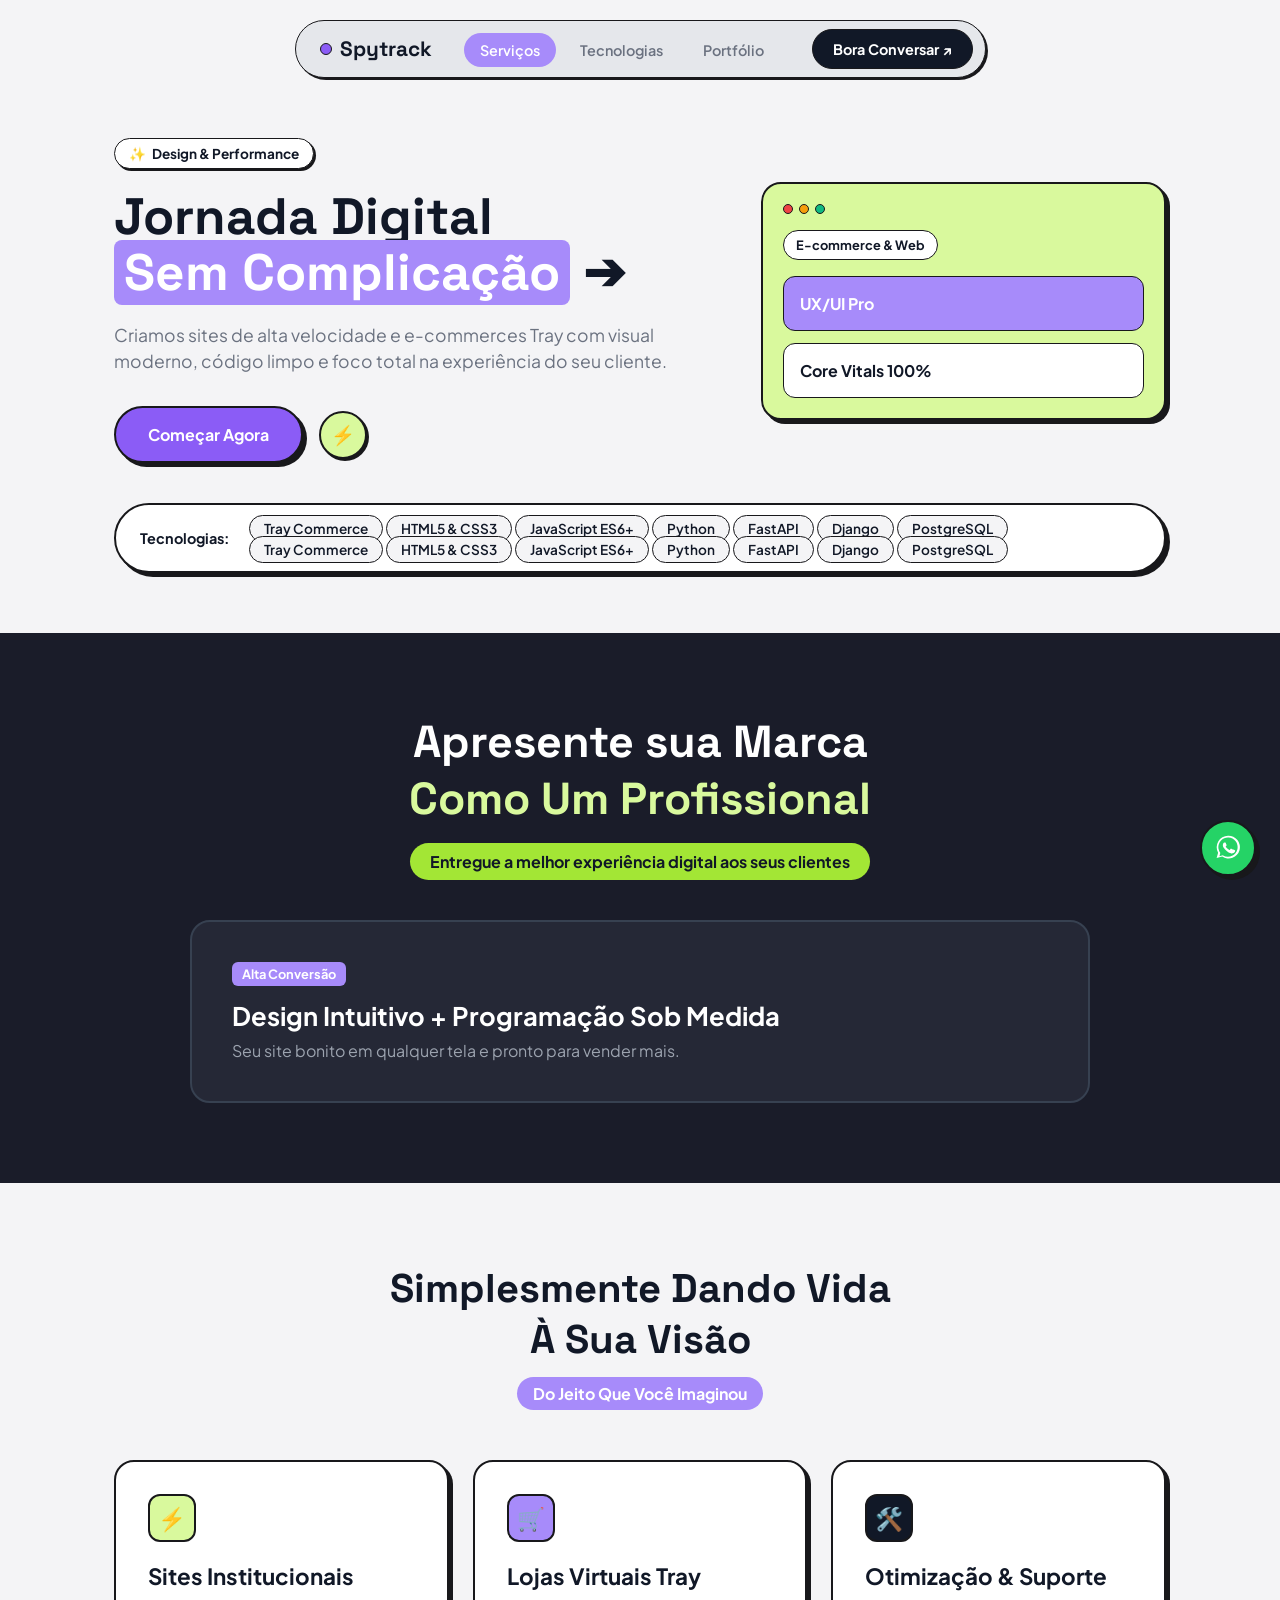
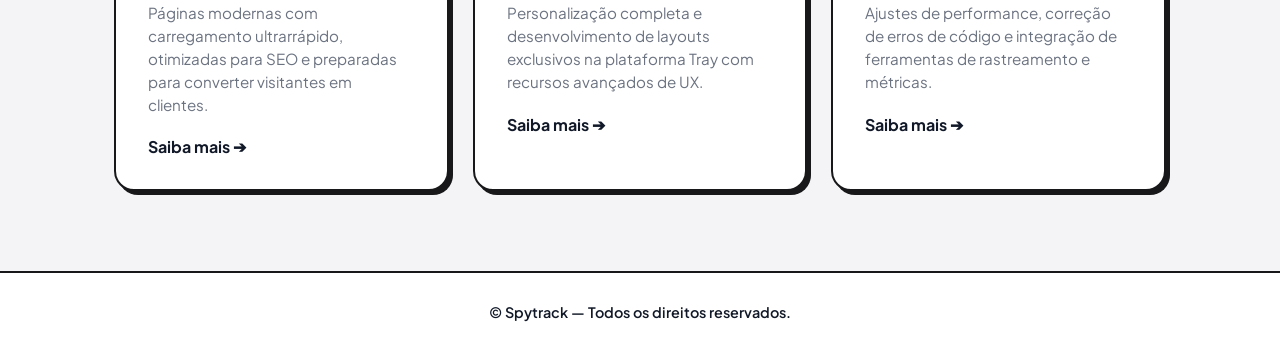
==== commit a9032c54: "animacao" ====
--- a/index.html
+++ b/index.html
@@ -77,18 +77,34 @@
     </section>
 
     <!-- TICKER PARCEIROS/TECNOLOGIAS -->
-    <section class="ticker-section">
-      <div class="ticker-box">
-        <span class="ticker-label">Tecnologias:</span>
-        <div class="ticker-items">
-          <span class="ticker-pill">Tray Commerce</span>
-          <span class="ticker-pill">HTML5 / CSS3</span>
-          <span class="ticker-pill">JavaScript ES6+</span>
-          <span class="ticker-pill">Python</span>
-          <span class="ticker-pill">FastAPI</span>
-        </div>
+<!-- TICKER DE TECNOLOGIAS ANIMADO -->
+<section class="ticker-section">
+  <div class="ticker-box">
+    <span class="ticker-label">Tecnologias:</span>
+    
+    <div class="ticker-track-container">
+      <div class="ticker-track">
+        <!-- PRIMEIRO BLOCO -->
+        <span class="ticker-pill">Tray Commerce</span>
+        <span class="ticker-pill">HTML5 &amp; CSS3</span>
+        <span class="ticker-pill">JavaScript ES6+</span>
+        <span class="ticker-pill">Python</span>
+        <span class="ticker-pill">FastAPI</span>
+        <span class="ticker-pill">Django</span>
+        <span class="ticker-pill">PostgreSQL</span>
+
+        <!-- SEGUNDO BLOCO (CÓPIA PARA O LOOP CONTINUO) -->
+        <span class="ticker-pill" aria-hidden="true">Tray Commerce</span>
+        <span class="ticker-pill" aria-hidden="true">HTML5 &amp; CSS3</span>
+        <span class="ticker-pill" aria-hidden="true">JavaScript ES6+</span>
+        <span class="ticker-pill" aria-hidden="true">Python</span>
+        <span class="ticker-pill" aria-hidden="true">FastAPI</span>
+        <span class="ticker-pill" aria-hidden="true">Django</span>
+        <span class="ticker-pill" aria-hidden="true">PostgreSQL</span>
       </div>
-    </section>
+    </div>
+  </div>
+</section>
 
     <!-- SEÇÃO ESCURA DE DESTAQUE (CONTRASTE) -->
     <section class="dark-section">
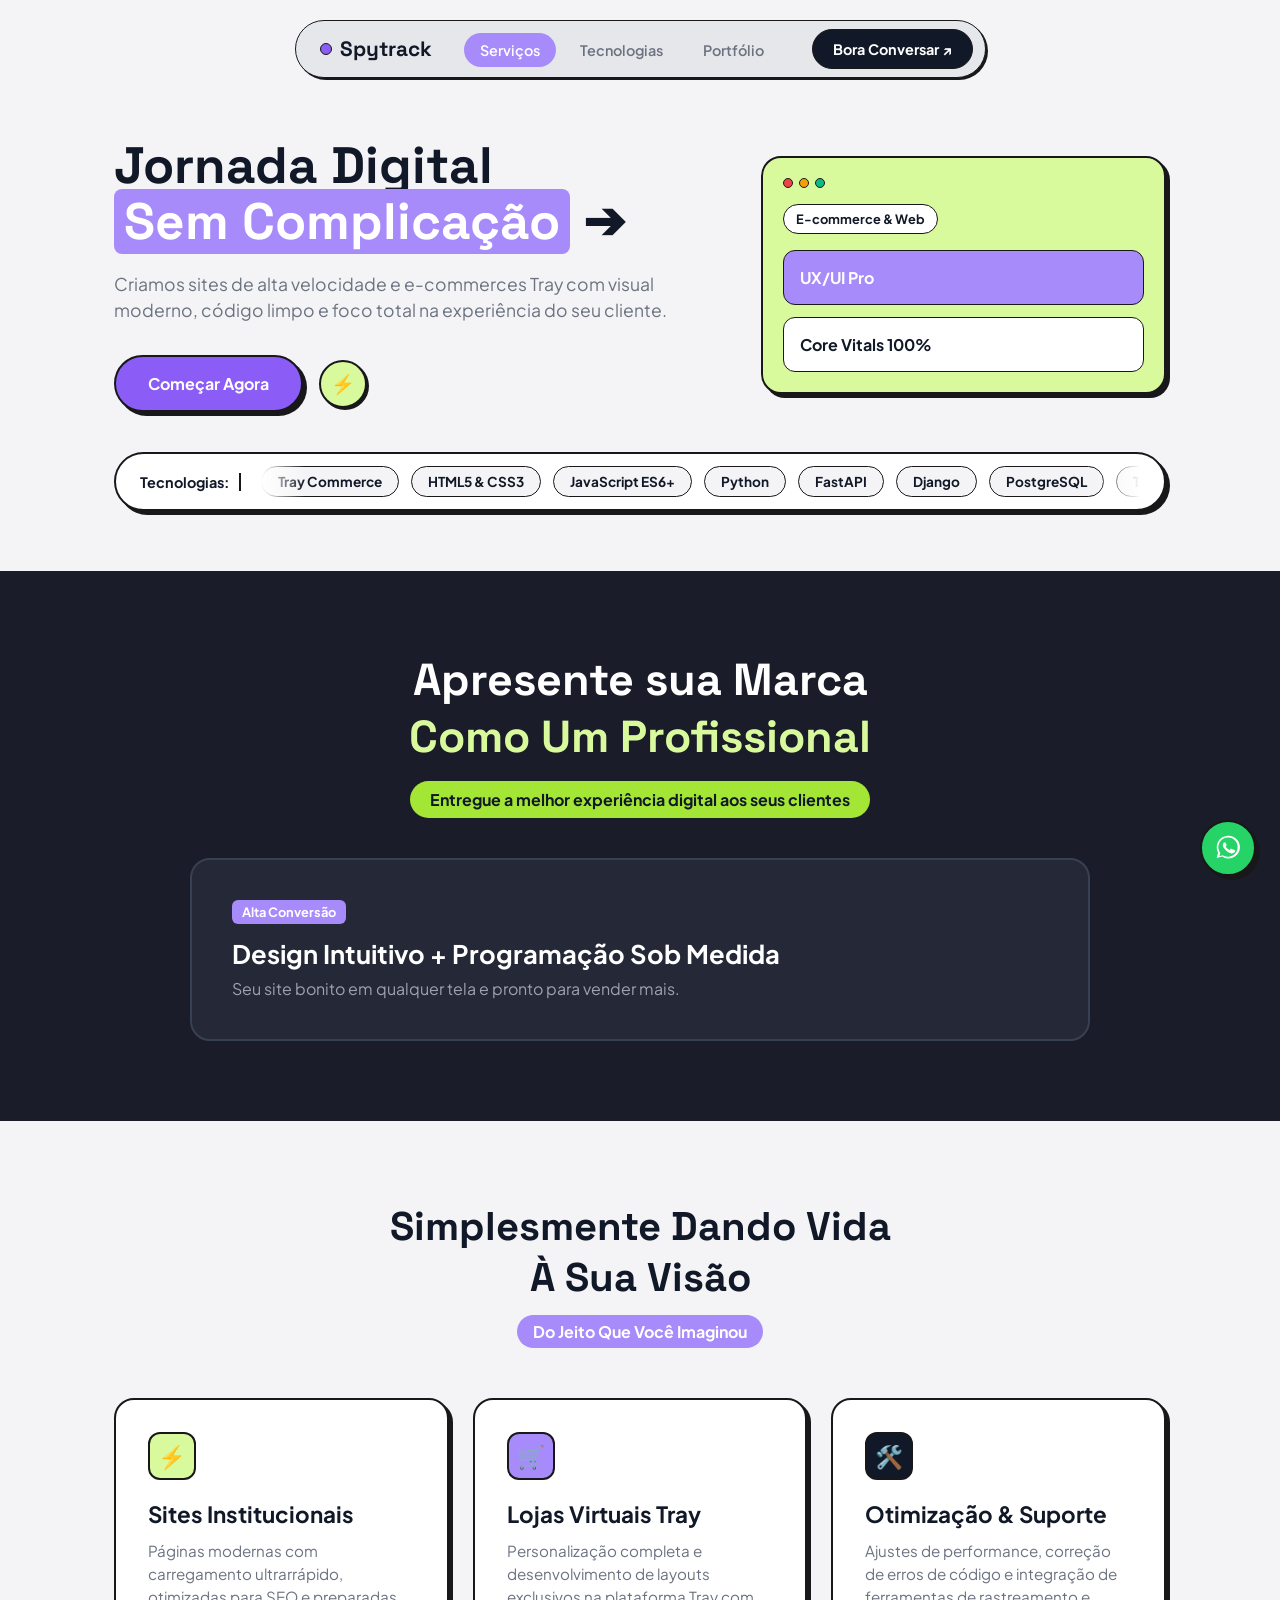
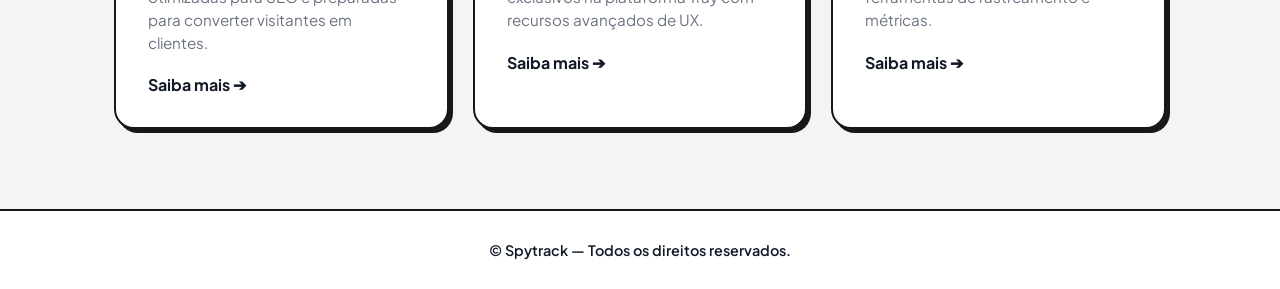
==== commit ea2079fe: "minor" ====
--- a/index.html
+++ b/index.html
@@ -39,7 +39,6 @@
     <section class="hero">
       <div class="hero-left">
         <div class="badge-tag">
-          <span>✨</span> Design &amp; Performance
         </div>
 
         <h1>Jornada Digital <br><span class="highlight-purple">Sem Complicação</span> ➔</h1>
--- a/style.css
+++ b/style.css
@@ -128,21 +128,6 @@
   gap: 40px;
   align-items: center;
 }
-
-.badge-tag {
-  display: inline-flex;
-  align-items: center;
-  gap: 6px;
-  background: #FFF;
-  border: 1.5px solid var(--border-stroke);
-  padding: 6px 14px;
-  border-radius: var(--radius-pill);
-  font-size: 0.85rem;
-  font-weight: 700;
-  margin-bottom: 20px;
-  box-shadow: 2px 2px 0px var(--border-stroke);
-}
-
 .hero h1 {
   font-family: var(--font-heading);
   font-size: 3.2rem;
@@ -474,6 +459,87 @@
   font-weight: 600;
   font-size: 0.9rem;
 }
+/* ==========================================================================
+   ANIMATED TICKER DE TECNOLOGIAS (MARQUEE LOOP)
+   ========================================================================== */
+.ticker-section {
+  max-width: 1100px;
+  margin: 40px auto;
+  padding: 0 24px;
+}
+
+.ticker-box {
+  background: #FFF;
+  border: 2px solid var(--border-stroke);
+  border-radius: var(--radius-pill);
+  padding: 12px 24px;
+  display: flex;
+  align-items: center;
+  gap: 20px;
+  box-shadow: var(--shadow-block);
+  overflow: hidden; /* Esconde o excesso fora do card */
+  position: relative;
+}
+
+.ticker-label {
+  font-weight: 700;
+  font-size: 0.9rem;
+  white-space: nowrap;
+  background: #FFF;
+  z-index: 2; /* Mantém a label fixa na frente */
+  padding-right: 10px;
+  border-right: 2px solid var(--border-stroke);
+}
+
+/* Container que recorta o movimento */
+.ticker-track-container {
+  display: flex;
+  overflow: hidden;
+  width: 100%;
+  mask-image: linear-gradient(to right, transparent, black 5%, black 95%, transparent);
+  -webkit-mask-image: linear-gradient(to right, transparent, black 5%, black 95%, transparent);
+}
+
+/* Esteira em movimento infinito */
+.ticker-track {
+  display: flex;
+  gap: 12px;
+  white-space: nowrap;
+  will-change: transform;
+  animation: scrollInfinite 18s linear infinite;
+}
+
+/* Pausa suave ao passar o mouse */
+.ticker-box:hover .ticker-track {
+  animation-play-state: paused;
+}
+
+.ticker-pill {
+  background: var(--bg-main);
+  border: 1.5px solid var(--border-stroke);
+  padding: 6px 16px;
+  border-radius: var(--radius-pill);
+  font-size: 0.85rem;
+  font-weight: 700;
+  white-space: nowrap;
+  transition: transform 0.2s ease, background-color 0.2s ease;
+  cursor: default;
+}
+
+.ticker-pill:hover {
+  background-color: var(--color-lime);
+  transform: translateY(-2px);
+}
+
+/* KEYFRAMES DO MOVIMENTO */
+@keyframes scrollInfinite {
+  0% {
+    transform: translateX(0);
+  }
+  100% {
+    transform: translateX(-50%); /* Rola exatamente metade da largura total da esteira */
+  }
+}
 
 /* RESPONSIVIDADE */
 @media (max-width: 850px) {
